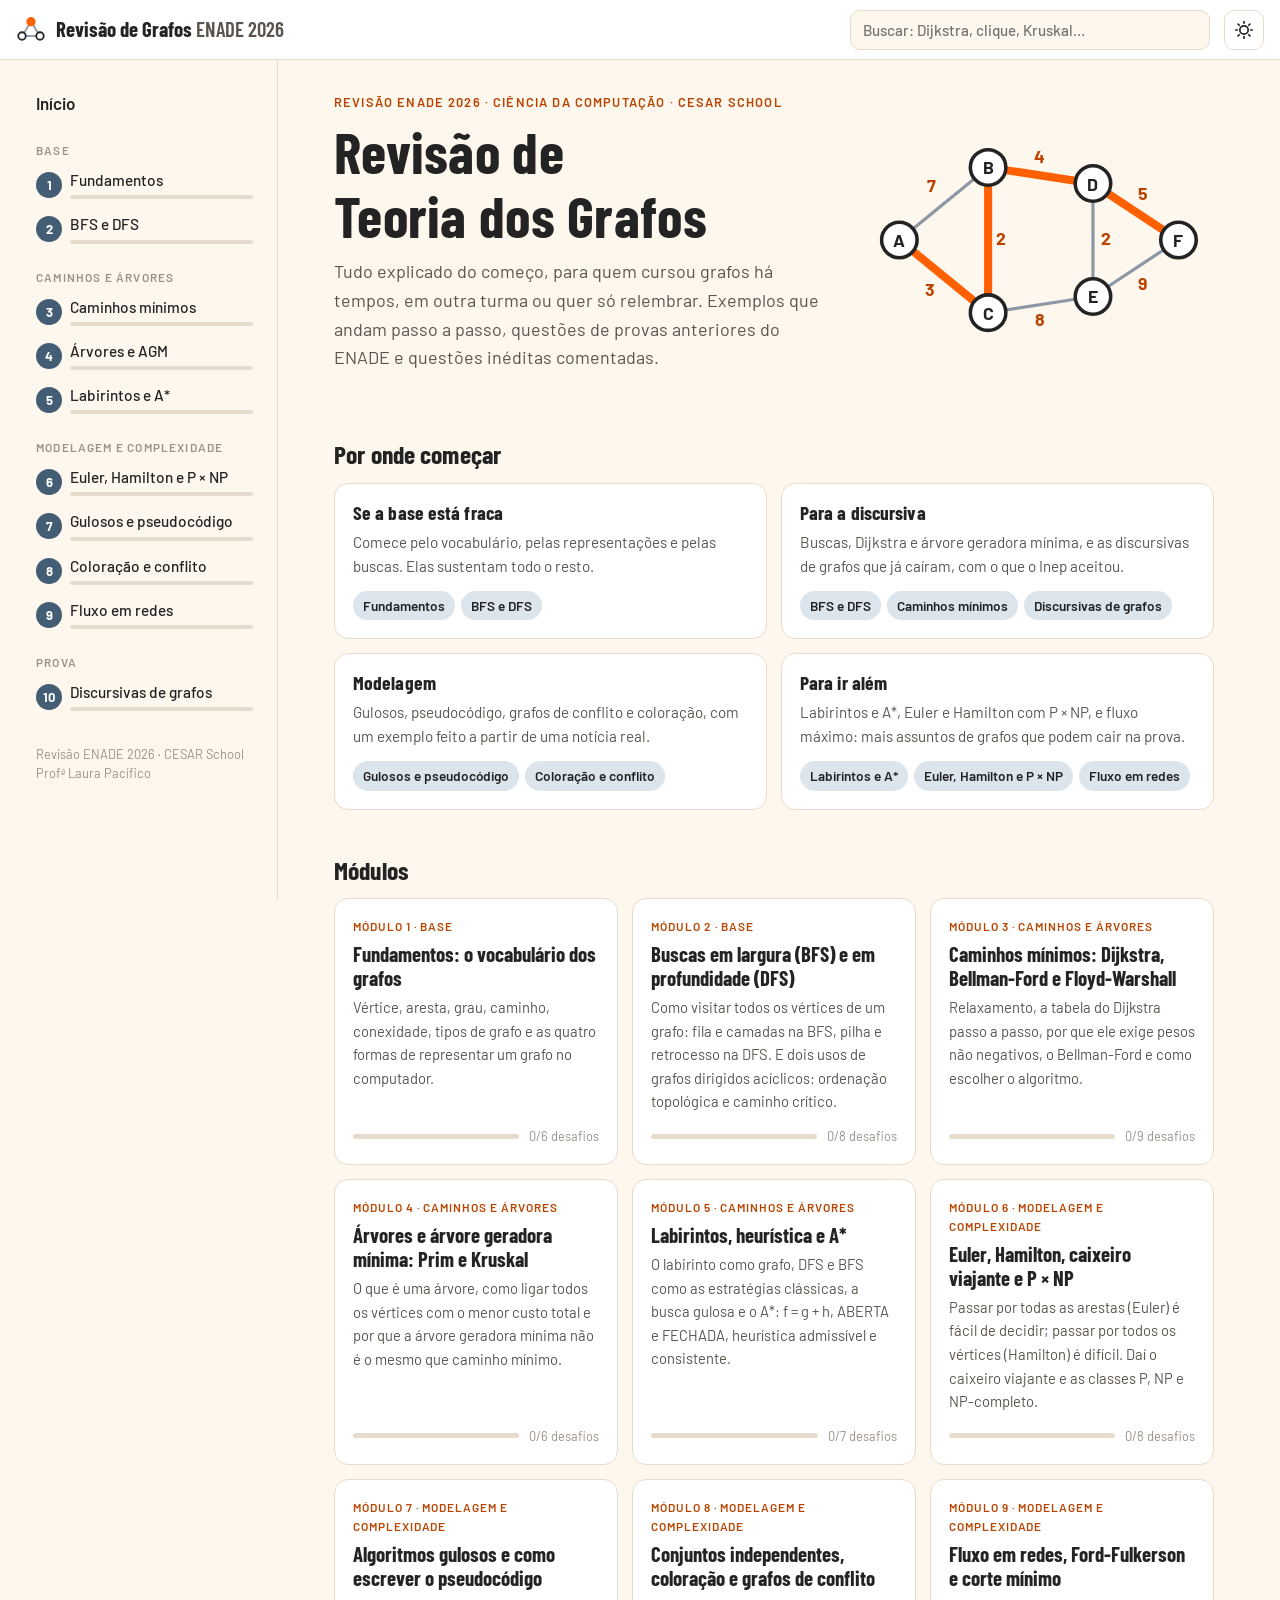
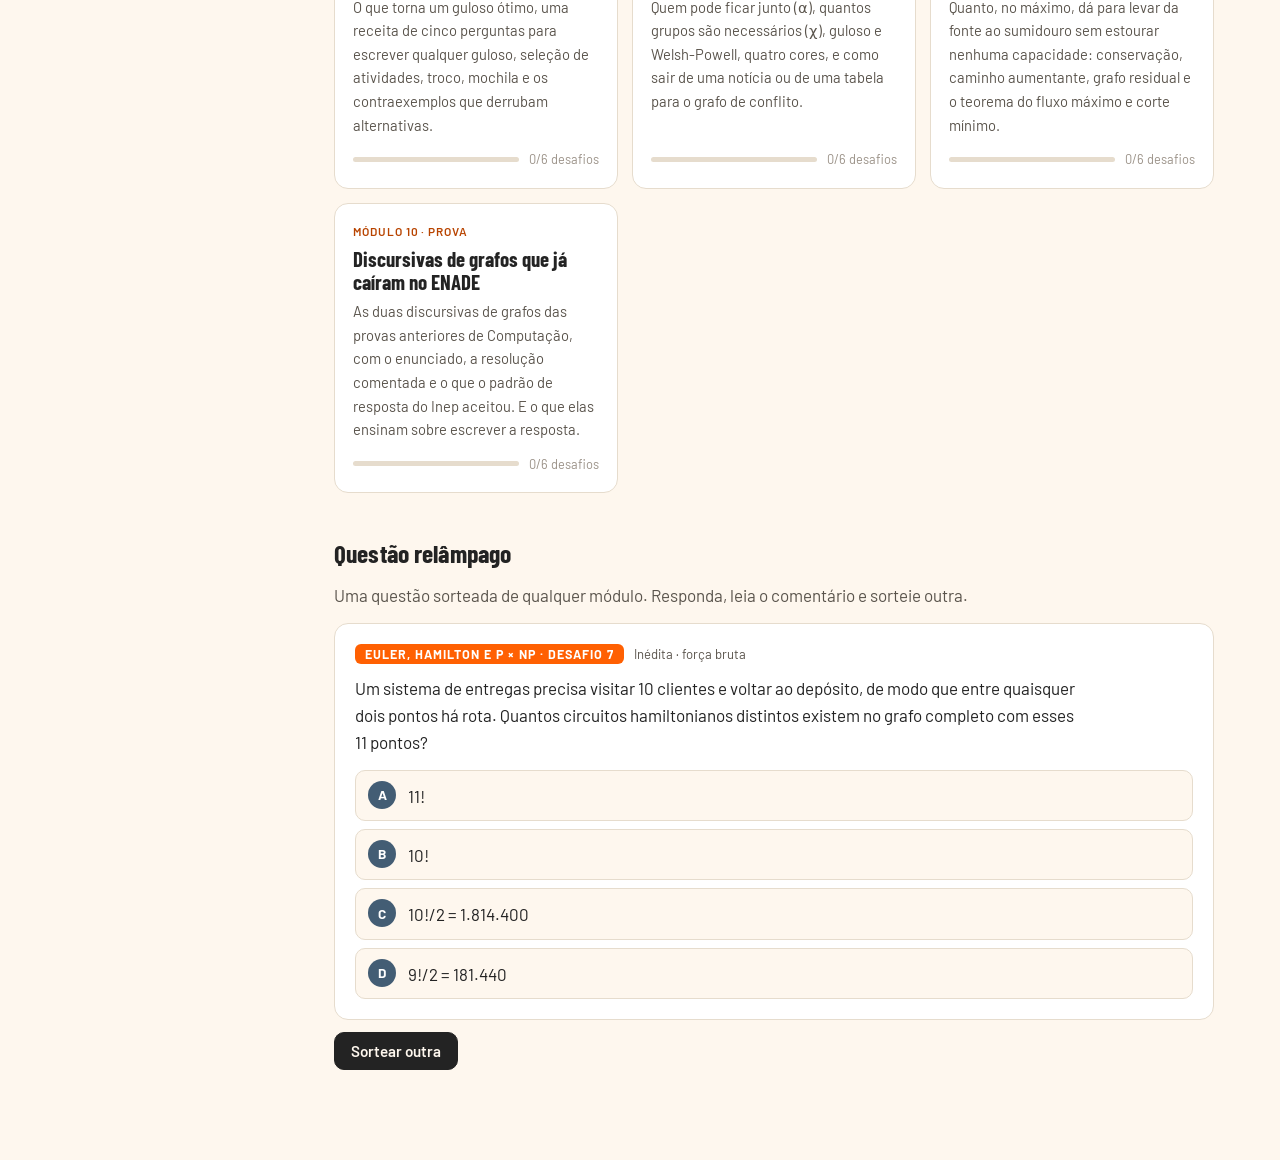
==== index.html @ 8070b624 "Add files via upload" ====
<!DOCTYPE html>
<html lang="pt-BR">
<head>
<meta charset="utf-8">
<meta name="viewport" content="width=device-width, initial-scale=1, viewport-fit=cover">
<title>Revisão de Teoria dos Grafos · ENADE</title>
<meta name="claude:viewport-fit-sides" content="cover">
<meta name="description" content="Revisão de Teoria dos Grafos para o ENADE: conteúdo, exemplos passo a passo e questões de provas anteriores comentadas.">
<link rel="preconnect" href="https://fonts.googleapis.com">
<link rel="preconnect" href="https://fonts.gstatic.com" crossorigin>
<link rel="stylesheet" href="https://fonts.googleapis.com/css2?family=Barlow+Condensed:ital,wght@0,600;0,700;1,700&family=Barlow:ital,wght@0,400;0,500;0,600;0,700;1,400&family=JetBrains+Mono:wght@400;600&display=swap">
<link rel="stylesheet" href="css/estilo.css">
</head>
<body>
<a class="pular" href="#conteudo">Pular para o conteúdo</a>
<header class="topo">
  <button id="menu" class="topo-menu" type="button" aria-label="Abrir a lista de módulos">☰</button>
  <a class="marca" href="#inicio" aria-label="Revisão de Teoria dos Grafos, página inicial">
    <svg viewBox="0 0 40 40" aria-hidden="true"><line x1="8" y1="28" x2="20" y2="9"/><line x1="20" y1="9" x2="32" y2="28"/><line x1="8" y1="28" x2="32" y2="28"/><circle cx="8" cy="28" r="5"/><circle cx="20" cy="9" r="5" class="m-ac"/><circle cx="32" cy="28" r="5"/></svg>
    <span>Revisão de Grafos <em>ENADE 2026</em></span>
  </a>
  <div class="busca">
    <label for="busca" class="vis-oculto">Buscar no site</label>
    <input id="busca" type="search" placeholder="Buscar: Dijkstra, clique, Kruskal…" autocomplete="off">
    <div id="busca-res" class="busca-res" hidden></div>
  </div>
  <button id="tema" class="topo-tema" type="button" aria-label="Alternar tema claro ou escuro">
    <svg viewBox="0 0 24 24" aria-hidden="true"><circle cx="12" cy="12" r="5"/><path d="M12 2v2M12 20v2M2 12h2M20 12h2M4.9 4.9l1.4 1.4M17.7 17.7l1.4 1.4M4.9 19.1l1.4-1.4M17.7 6.3l1.4-1.4"/></svg>
  </button>
</header>
<div class="casca">
  <aside id="lateral" class="lateral" aria-label="Módulos">
    <div class="lateral-topo"><span>Módulos</span><button id="fecha-menu" type="button" class="btn-link" aria-label="Fechar a lista de módulos">Fechar</button></div>
    <nav id="lateral-nav"></nav>
    <p class="lateral-rodape">Revisão ENADE 2026 · CESAR School<br>Profª Laura Pacífico</p>
  </aside>
  <main id="conteudo" class="principal" tabindex="-1"></main>
</div>
<script src="js/lib.js"></script>
<script src="js/grafos.js"></script>
<script>window.MODULOS = [];</script>
<script src="js/modulos/01-fundamentos.js"></script>
<script src="js/modulos/02-buscas.js"></script>
<script src="js/modulos/03-caminhos-minimos.js"></script>
<script src="js/modulos/04-arvores-agm.js"></script>
<script src="js/modulos/05-labirintos-astar.js"></script>
<script src="js/modulos/06-euler-hamilton.js"></script>
<script src="js/modulos/07-gulosos.js"></script>
<script src="js/modulos/08-coloracao.js"></script>
<script src="js/modulos/09-fluxo.js"></script>
<script src="js/modulos/10-discursiva.js"></script>
<script src="js/app.js"></script>
</body>
</html>
---- css/estilo.css ----
/* Revisão de Teoria dos Grafos — identidade da CESAR School (laranja, grafite, creme e azul-ardósia).
   Layout: barra lateral de módulos + coluna de leitura; cada módulo tem quatro abas. */
:root {
  --bg: #FEF7EE;
  --surface: #FFFFFF;
  --muted: #F4ECE1;
  --line: #E6DCCD;
  --ink: #232323;
  --ink-2: #5A544C;
  --ink-3: #9A9187;
  --accent: #FF6002;
  --accent-ink: #B84400;
  --accent-soft: #FFE5D4;
  --slate: #435D74;
  --slate-soft: #DCE4EC;
  --green: #2E7D32;
  --green-soft: #DCEEDD;
  --red: #C62828;
  --red-soft: #F8DEDE;
  --ochre: #8A6420;
  --ochre-soft: #F1E4C8;
  --code-bg: #232323;
  --code-ink: #FEF7EE;
  --g-node: #EEF1F4;
  --g-edge: #8C98A4;
  --peso: #B84400;
  --parede: #232323;
  --shadow: 0 1px 2px rgba(35, 35, 35, .06), 0 6px 18px rgba(35, 35, 35, .06);
  --f-display: "Barlow Condensed", "Arial Narrow", "Roboto Condensed", sans-serif;
  --f-body: "Barlow", "Segoe UI", system-ui, -apple-system, sans-serif;
  --f-mono: "JetBrains Mono", ui-monospace, "SFMono-Regular", Consolas, "Courier New", monospace;
  --topo-h: 60px;
}
@media (prefers-color-scheme: dark) {
  :root:not([data-theme="light"]) {
    --bg: #191715; --surface: #221F1C; --muted: #2A2622; --line: #3A342E; --ink: #F3ECE2; --ink-2: #BDB3A7; --ink-3: #847A70;
    --accent: #FF7A2E; --accent-ink: #FF9A5E; --accent-soft: #3E2716; --slate: #9CB4CA; --slate-soft: #26323D;
    --green: #74C47A; --green-soft: #1D3320; --red: #F07B7B; --red-soft: #3D2020; --ochre: #D9B060; --ochre-soft: #3A2F18;
    --code-bg: #111010; --code-ink: #F3ECE2; --g-node: #2C2924; --g-edge: #7C7368; --peso: #FF9A5E; --parede: #6E665D;
    --shadow: 0 1px 2px rgba(0, 0, 0, .3), 0 6px 18px rgba(0, 0, 0, .25);
    color-scheme: dark;
  }
}
:root[data-theme="dark"] {
  --bg: #191715; --surface: #221F1C; --muted: #2A2622; --line: #3A342E; --ink: #F3ECE2; --ink-2: #BDB3A7; --ink-3: #847A70;
  --accent: #FF7A2E; --accent-ink: #FF9A5E; --accent-soft: #3E2716; --slate: #9CB4CA; --slate-soft: #26323D;
  --green: #74C47A; --green-soft: #1D3320; --red: #F07B7B; --red-soft: #3D2020; --ochre: #D9B060; --ochre-soft: #3A2F18;
  --code-bg: #111010; --code-ink: #F3ECE2; --g-node: #2C2924; --g-edge: #7C7368; --peso: #FF9A5E; --parede: #6E665D;
  --shadow: 0 1px 2px rgba(0, 0, 0, .3), 0 6px 18px rgba(0, 0, 0, .25);
  color-scheme: dark;
}

* { box-sizing: border-box; }
html { scroll-padding-top: calc(var(--topo-h) + 16px); }
body {
  margin: 0; background: var(--bg); color: var(--ink);
  font-family: var(--f-body); font-size: 17px; line-height: 1.6;
  -webkit-font-smoothing: antialiased;
}
body::before { content: ""; position: fixed; inset: 0 0 auto; height: env(safe-area-inset-top, 0px); z-index: 30; background: var(--surface); }
a { color: var(--accent-ink); text-underline-offset: 2px; }
:focus-visible { outline: 3px solid var(--accent); outline-offset: 2px; border-radius: 4px; }
.vis-oculto { position: absolute; width: 1px; height: 1px; overflow: hidden; clip: rect(0 0 0 0); white-space: nowrap; }
.pular { position: absolute; left: -999px; top: 8px; background: var(--ink); color: var(--bg); padding: 8px 12px; border-radius: 6px; z-index: 50; }
.pular:focus { left: 12px; }
h1, h2, h3 { font-family: var(--f-display); font-weight: 700; line-height: 1.12; text-wrap: balance; margin: 0; letter-spacing: .005em; }
h1 { font-size: clamp(2.1rem, 4.4vw, 2.9rem); }
h2 { font-size: 1.6rem; }
h3 { font-size: 1.22rem; }
p { margin: 0 0 .8em; }
.olho { font: 600 .8rem/1.3 var(--f-body); letter-spacing: .09em; text-transform: uppercase; color: var(--accent-ink); margin: 0 0 .5rem; }
.lead { font-size: 1.12rem; color: var(--ink-2); max-width: 62ch; margin-top: .6rem; }
.ok { color: var(--green); }
.nok { color: var(--red); }

/* ------------------------------------------------------------------- topo --- */
.topo {
  position: sticky; top: env(safe-area-inset-top, 0px); z-index: 20; height: var(--topo-h);
  display: flex; align-items: center; gap: 14px;
  padding-left: max(16px, env(safe-area-inset-left, 0px)); padding-right: max(16px, env(safe-area-inset-right, 0px));
  background: var(--surface); border-bottom: 1px solid var(--line);
}
.marca { display: flex; align-items: center; gap: 10px; text-decoration: none; color: var(--ink); flex: none; }
.marca svg { width: 30px; height: 30px; }
.marca svg line { stroke: var(--g-edge); stroke-width: 2.4; }
.marca svg circle { fill: var(--surface); stroke: var(--ink); stroke-width: 2.4; }
.marca svg circle.m-ac { fill: var(--accent); stroke: var(--accent); }
.marca span { font: 700 1.3rem/1 var(--f-display); }
.marca em { font-style: normal; color: var(--ink-2); font-weight: 600; }
.topo-menu, .topo-tema {
  flex: none; width: 40px; height: 40px; border-radius: 10px; border: 1px solid var(--line);
  background: var(--surface); color: var(--ink); cursor: pointer; font-size: 1.1rem; display: grid; place-items: center;
}
.topo-menu { display: none; }
.topo-tema svg { width: 20px; height: 20px; fill: none; stroke: var(--ink); stroke-width: 2; stroke-linecap: round; }
.busca { position: relative; margin-left: auto; width: min(360px, 40vw); }
.busca input {
  width: 100%; height: 40px; border-radius: 10px; border: 1px solid var(--line); background: var(--bg);
  color: var(--ink); padding: 0 12px; font: 500 .95rem var(--f-body);
}
.busca-res {
  position: absolute; right: 0; top: 46px; width: min(460px, calc(100vw - 32px)); max-height: 70vh; overflow: auto;
  background: var(--surface); border: 1px solid var(--line); border-radius: 12px; box-shadow: var(--shadow); padding: 6px;
}
.busca-item { display: grid; gap: 1px; padding: 9px 10px; border-radius: 8px; text-decoration: none; color: var(--ink); }
.busca-item:hover, .busca-item:focus-visible { background: var(--muted); }
.busca-mod { font-size: .72rem; text-transform: uppercase; letter-spacing: .07em; color: var(--accent-ink); font-weight: 600; }
.busca-tit { font-weight: 600; }
.busca-trecho { font-size: .86rem; color: var(--ink-2); }
.busca-vazio { padding: 10px; color: var(--ink-2); margin: 0; }

/* ----------------------------------------------------------------- casca --- */
.casca { display: grid; grid-template-columns: 268px minmax(0, 1fr); max-width: 1260px; margin: 0 auto; }
.lateral {
  position: sticky; top: calc(var(--topo-h) + env(safe-area-inset-top, 0px)); align-self: start;
  height: calc(100vh - var(--topo-h)); overflow-y: auto; padding: 22px 14px 22px 16px; border-right: 1px solid var(--line);
}
.lateral-topo { display: none; }
.lat-inicio { display: block; padding: 8px 10px; border-radius: 8px; text-decoration: none; color: var(--ink); font-weight: 600; }
.lat-grupo { margin: 18px 10px 6px; font: 600 .74rem var(--f-body); letter-spacing: .1em; text-transform: uppercase; color: var(--ink-3); }
.lat-mod {
  display: grid; grid-template-columns: 26px 1fr; grid-template-rows: auto 4px; column-gap: 8px; row-gap: 5px;
  padding: 8px 10px; border-radius: 9px; text-decoration: none; color: var(--ink); line-height: 1.25;
}
.lat-mod:hover, .lat-inicio:hover { background: var(--muted); }
.lat-mod.ativo { background: var(--accent-soft); }
.lat-num {
  grid-row: 1 / 3; width: 26px; height: 26px; border-radius: 50%; display: grid; place-items: center;
  font: 700 .82rem var(--f-body); background: var(--slate); color: var(--surface); align-self: center;
}
.lat-mod.ativo .lat-num { background: var(--accent); color: #fff; }
.lat-tit { font-weight: 500; font-size: .96rem; }
.lat-prog { display: block; height: 4px; border-radius: 4px; background: var(--line); overflow: hidden; }
.lat-prog i { display: block; height: 100%; width: 0; background: var(--green); border-radius: 4px; }
.lateral-rodape { margin: 26px 10px 0; font-size: .8rem; color: var(--ink-3); line-height: 1.45; }

.principal { min-width: 0; padding-block: 34px 90px; padding-left: max(16px, env(safe-area-inset-left, 0px)); padding-right: max(16px, env(safe-area-inset-right, 0px)); }
.principal > * { max-width: 880px; margin-left: auto; margin-right: auto; }
.principal:focus { outline: none; }

/* ------------------------------------------------------------------ início --- */
.hero { display: grid; grid-template-columns: minmax(0, 1.4fr) minmax(0, 1fr); gap: 28px; align-items: center; padding-bottom: 8px; }
.hero h1 { font-size: clamp(2.5rem, 6vw, 3.6rem); }
.hero-fig svg { width: 100%; height: auto; display: block; }
.h-ar line { stroke: var(--g-edge); stroke-width: 2; }
.h-cam line { stroke: var(--accent); stroke-width: 5; stroke-linecap: round; }
.h-pe text { font: 700 11px var(--f-body); fill: var(--peso); text-anchor: middle; }
.h-no circle { fill: var(--surface); stroke: var(--ink); stroke-width: 2.2; }
.h-ro text { font: 700 11px var(--f-body); fill: var(--ink); text-anchor: middle; dominant-baseline: central; }
.bloco { margin-top: 46px; }
.bloco > h2 { margin-bottom: 14px; }
.sub { color: var(--ink-2); }
.trilhas { display: grid; grid-template-columns: repeat(3, minmax(0, 1fr)); gap: 14px; }
.trilha { background: var(--surface); border: 1px solid var(--line); border-radius: 14px; padding: 18px; display: flex; flex-direction: column; }
.trilha h3 { margin-bottom: 6px; }
.trilha p { color: var(--ink-2); font-size: .95rem; flex: 1; }
.trilha-links { display: flex; flex-wrap: wrap; gap: 6px; }
.trilha-links a { font-size: .85rem; font-weight: 600; text-decoration: none; padding: 4px 10px; border-radius: 99px; background: var(--slate-soft); color: var(--ink); }
.cards { display: grid; grid-template-columns: repeat(auto-fill, minmax(240px, 1fr)); gap: 14px; }
.card-mod {
  display: flex; flex-direction: column; gap: 6px; padding: 18px; border-radius: 14px; background: var(--surface);
  border: 1px solid var(--line); text-decoration: none; color: var(--ink); transition: transform .15s, border-color .15s;
}
.card-mod:hover { transform: translateY(-2px); border-color: var(--accent); }
.card-olho { font-size: .74rem; letter-spacing: .08em; text-transform: uppercase; color: var(--accent-ink); font-weight: 600; }
.card-tit { font: 700 1.3rem/1.15 var(--f-display); }
.card-txt { font-size: .92rem; color: var(--ink-2); flex: 1; }
.card-rodape { display: flex; align-items: center; gap: 10px; font-size: .8rem; color: var(--ink-3); margin-top: 6px; }
.card-barra { flex: 1; height: 5px; background: var(--line); border-radius: 5px; overflow: hidden; }
.card-barra i { display: block; height: 100%; background: var(--green); }
.relampago .btn { margin-top: 12px; }

/* ------------------------------------------------------------------ módulo --- */
.mod-cab { padding-bottom: 6px; }
.abas { display: flex; gap: 4px; margin-top: 22px; border-bottom: 1px solid var(--line); overflow-x: auto; }
.aba {
  padding: 10px 14px; text-decoration: none; color: var(--ink-2); font-weight: 600; white-space: nowrap;
  border-bottom: 3px solid transparent; margin-bottom: -1px; display: flex; gap: 8px; align-items: center;
}
.aba:hover { color: var(--ink); }
.aba.ativa { color: var(--ink); border-bottom-color: var(--accent); }
.aba-n { font-size: .74rem; background: var(--muted); padding: 1px 7px; border-radius: 99px; color: var(--ink-2); }
.mod-corpo { margin-top: 26px; }
.sumario { display: flex; flex-wrap: wrap; gap: 6px; margin-bottom: 8px; }
.sumario a { font-size: .86rem; padding: 4px 11px; border-radius: 99px; border: 1px solid var(--line); text-decoration: none; color: var(--ink-2); background: var(--surface); }
.sumario a:hover { border-color: var(--accent); color: var(--ink); }
.topico, .exemplo, .atividade { margin-top: 38px; }
.topico > h2, .exemplo > h2, .atividade > h2 { margin-bottom: 12px; }
.prosa { max-width: 70ch; }
.prosa ul, .prosa ol { padding-left: 1.3em; margin: 0 0 .9em; }
.prosa li { margin: .25em 0; }
.prosa strong, .prosa b { font-weight: 600; }
.depois { margin-top: 14px; }
.passos { counter-reset: p; list-style: none; padding-left: 0 !important; }
.passos li { counter-increment: p; position: relative; padding-left: 38px; margin: .55em 0; }
.passos li::before {
  content: counter(p); position: absolute; left: 0; top: .05em; width: 26px; height: 26px; border-radius: 50%;
  background: var(--accent); color: #fff; font: 700 .85rem/26px var(--f-body); text-align: center;
}
.formula { display: flex; flex-direction: column; align-items: center; gap: 4px; margin: 1em 0; padding: 14px; border-radius: 12px; background: var(--muted); }
.formula span { font: 700 1.5rem var(--f-display); letter-spacing: .02em; }
.formula small { color: var(--ink-2); font-size: .85rem; }
.caixa { margin: 1.1em 0; padding: 14px 16px 6px; border-radius: 12px; background: var(--muted); }
.caixa-tit { font: 700 .78rem var(--f-body); letter-spacing: .09em; text-transform: uppercase; margin-bottom: 4px; }
.caixa-dica .caixa-tit { color: var(--slate); }
.caixa-armadilha { background: var(--red-soft); }
.caixa-armadilha .caixa-tit { color: var(--red); }
.caixa-nota { background: var(--accent-soft); }
.caixa-nota .caixa-tit { color: var(--accent-ink); }
.codigo { margin: 1em 0; border-radius: 12px; background: var(--code-bg); color: var(--code-ink); overflow: hidden; }
.codigo figcaption { font: 600 .8rem var(--f-mono); padding: 10px 16px 0; color: var(--accent); letter-spacing: .02em; }
.codigo pre { margin: 0; padding: 10px 16px 14px; overflow-x: auto; font: 400 .88rem/1.65 var(--f-mono); }
.codigo em { font-style: normal; color: var(--accent); }
code { font-family: var(--f-mono); font-size: .9em; }
.prosa code { background: var(--muted); padding: 1px 5px; border-radius: 5px; }
.tabela-wrap { overflow-x: auto; margin: .9em 0; max-width: 100%; }
table { border-collapse: collapse; width: 100%; font-size: .93rem; font-variant-numeric: tabular-nums; background: var(--surface); }
th { background: var(--ink); color: var(--bg); text-align: left; font-weight: 600; padding: 8px 10px; white-space: nowrap; }
td { padding: 7px 10px; border-bottom: 1px solid var(--line); vertical-align: top; }
tr.dest td { background: var(--accent-soft); }
.proximo { margin-top: 40px; padding-top: 18px; border-top: 1px solid var(--line); color: var(--ink-2); }
.mod-nav { display: flex; justify-content: space-between; gap: 12px; margin-top: 48px; padding-top: 18px; border-top: 1px solid var(--line); }
.mod-nav a { font-weight: 600; text-decoration: none; }

/* ------------------------------------------------------------------- botões --- */
.btn, .btn-sec {
  font: 600 .95rem var(--f-body); border-radius: 10px; padding: 9px 16px; cursor: pointer; border: 1px solid var(--ink);
}
.btn { background: var(--ink); color: var(--bg); }
.btn:hover:not(:disabled) { background: var(--accent); border-color: var(--accent); color: #fff; }
.btn-sec { background: var(--surface); color: var(--ink); border-color: var(--line); }
.btn-sec:hover:not(:disabled) { border-color: var(--ink); }
.btn:disabled, .btn-sec:disabled { opacity: .4; cursor: not-allowed; }
.btn-link { background: none; border: 0; padding: 4px 2px; color: var(--accent-ink); font: 600 .9rem var(--f-body); cursor: pointer; text-decoration: underline; text-underline-offset: 2px; }

/* --------------------------------------------------------- múltipla escolha --- */
.desafios-topo { display: flex; flex-wrap: wrap; justify-content: space-between; align-items: center; gap: 10px; padding: 12px 16px; border-radius: 12px; background: var(--muted); }
.desafios-topo p { margin: 0; }
.desafio { margin-top: 22px; }
.mcq { background: var(--surface); border: 1px solid var(--line); border-radius: 14px; padding: 20px; }
.mcq-cab { display: flex; flex-wrap: wrap; gap: 10px; align-items: center; margin-bottom: 10px; }
.mcq-num { font: 700 .78rem var(--f-body); letter-spacing: .08em; text-transform: uppercase; background: var(--accent); color: #fff; padding: 3px 10px; border-radius: 6px; }
.mcq-fonte { font-size: .82rem; color: var(--ink-2); }
.mcq-enun { max-width: 72ch; }
.mcq-enun .enun-afirm { margin: .4em 0 .8em; padding-left: 0; list-style: none; }
.mcq-enun .enun-afirm li { margin: .35em 0; }
.mcq-enun .porque { font-weight: 700; text-align: center; margin: .5em 0; letter-spacing: .06em; }
.mcq-enun .grafo, .mcq-enun .tempo { max-width: 460px; }
.mcq-opts { display: grid; gap: 8px; margin-top: 14px; }
.opt {
  display: grid; grid-template-columns: 30px 1fr; gap: 10px; align-items: start; text-align: left; width: 100%;
  padding: 10px 12px; border-radius: 10px; border: 1px solid var(--line); background: var(--bg); color: var(--ink);
  font: inherit; cursor: pointer;
}
.opt:hover:not(:disabled) { border-color: var(--slate); }
.opt:disabled { cursor: default; }
.opt-l { width: 28px; height: 28px; border-radius: 50%; background: var(--slate); color: var(--surface); display: grid; place-items: center; font-weight: 700; font-size: .85rem; }
.opt-t { padding-top: 2px; }
.opt.certa { border-color: var(--green); background: var(--green-soft); }
.opt.certa .opt-l { background: var(--green); color: #fff; }
.opt.errada { border-color: var(--red); background: var(--red-soft); }
.opt.errada .opt-l { background: var(--red); color: #fff; }
.mcq-fb { margin-top: 14px; padding: 14px 16px; border-radius: 12px; }
.mcq-fb.ok { background: var(--green-soft); }
.mcq-fb.nok { background: var(--red-soft); }
.mcq-fb strong { display: block; margin-bottom: 4px; }
.mcq-fb p { margin: .5em 0 0; }
.mcq-fb .btn-link { margin-top: 8px; }

/* -------------------------------------------------------------- atividades --- */
.ativ-perg { font-weight: 500; }
.classif { display: grid; gap: 10px; }
.classif-item { background: var(--surface); border: 1px solid var(--line); border-radius: 12px; padding: 12px 14px; display: grid; gap: 8px; }
.classif-b { display: flex; flex-wrap: wrap; gap: 6px; }
.chip { font: 600 .86rem var(--f-body); padding: 6px 12px; border-radius: 99px; border: 1px solid var(--line); background: var(--bg); color: var(--ink); cursor: pointer; }
.chip:hover:not(:disabled) { border-color: var(--slate); }
.chip:disabled { cursor: default; opacity: .75; }
.chip.certa { background: var(--green); border-color: var(--green); color: #fff; opacity: 1; }
.chip.errada { background: var(--red); border-color: var(--red); color: #fff; opacity: 1; }
.classif-fb { font-size: .93rem; color: var(--ink-2); }
.placar { margin-top: 12px; font-weight: 600; color: var(--ink-2); }
.check { list-style: none; padding: 0; display: grid; gap: 8px; }
.check li { display: flex; gap: 10px; align-items: flex-start; background: var(--surface); border: 1px solid var(--line); border-radius: 10px; padding: 10px 12px; }
.check input { width: 20px; height: 20px; margin-top: 3px; accent-color: var(--green); flex: none; }
.qa { background: var(--surface); border: 1px solid var(--line); border-radius: 12px; padding: 14px 16px; margin-bottom: 10px; }
.qa-q { margin-bottom: 8px; }
.qa-n { display: inline-grid; place-items: center; width: 24px; height: 24px; border-radius: 50%; background: var(--slate); color: var(--surface); font-size: .8rem; font-weight: 700; margin-right: 8px; }
.qa-r { margin-top: 10px; padding: 12px 14px; border-radius: 10px; background: var(--muted); }
.qa-r p:last-child { margin-bottom: 0; }

/* ------------------------------------------------------------ passo a passo --- */
.ex-area, .ativ-area { margin-top: 14px; }
.stepper { background: var(--surface); border: 1px solid var(--line); border-radius: 14px; padding: 16px; }
.st-corpo { display: grid; grid-template-columns: minmax(0, 1.25fr) minmax(0, 1fr); gap: 16px; align-items: start; }
.st-corpo.sozinha { grid-template-columns: minmax(0, 1fr); }
.st-fig { min-width: 0; }
.st-lado { min-width: 0; }
.st-lado .tabela-wrap { margin-top: 0; }
.st-tab { font-size: .85rem; }
.st-tab th { padding: 6px 8px; }
.st-tab td { padding: 5px 8px; }
.st-seq { display: grid; gap: 4px; margin-top: 10px; }
.st-seq-t { font-size: .74rem; text-transform: uppercase; letter-spacing: .08em; color: var(--ink-3); font-weight: 600; }
.st-seq-v { display: flex; flex-wrap: wrap; gap: 5px; }
.tok { font: 600 .85rem var(--f-mono); padding: 2px 8px; border-radius: 6px; background: var(--slate-soft); }
.vazio { color: var(--ink-3); font-size: .85rem; }
.st-barra { height: 4px; background: var(--line); border-radius: 4px; margin: 14px 0 10px; overflow: hidden; }
.st-prog { height: 100%; background: var(--accent); width: 0; transition: width .2s; }
.st-texto { min-height: 3.2em; }
.st-ctrl { display: flex; flex-wrap: wrap; align-items: center; gap: 10px; margin-top: 10px; }
.st-cont { font-size: .86rem; color: var(--ink-2); font-variant-numeric: tabular-nums; }
.lab { background: var(--surface); border: 1px solid var(--line); border-radius: 14px; padding: 16px; }
.lab-2 { display: grid; grid-template-columns: minmax(0, 1fr) minmax(0, 1fr); gap: 18px; align-items: start; }
.lab-fig { max-width: 520px; }
.lab-status { margin: 10px 0 0; font-weight: 500; }
.lab-bots { display: flex; flex-wrap: wrap; gap: 8px; margin-top: 12px; }
.lab-res { margin-top: 12px; }
.lab-res p { margin: .3em 0; }
.lab-res .leg { color: var(--ink-3); font-size: .85rem; }
.lab-campos { display: grid; grid-template-columns: repeat(auto-fill, minmax(110px, 1fr)); gap: 8px; }
.lab-campos.larg { grid-template-columns: repeat(auto-fill, minmax(180px, 1fr)); }
.lab-campos label { display: grid; gap: 3px; font-size: .82rem; font-weight: 600; color: var(--ink-2); }
.lab-campos input { height: 38px; border-radius: 8px; border: 1px solid var(--line); background: var(--bg); color: var(--ink); padding: 0 10px; font: 500 .95rem var(--f-body); width: 100%; }

/* ------------------------------------------------------------- grafo (SVG) --- */
.grafo, .tempo { width: 100%; height: auto; display: block; }
.grafo .aresta { stroke: var(--g-edge); stroke-width: .8; }
.grafo .aresta.arvore { stroke: var(--accent); stroke-width: 1.9; }
.grafo .aresta.caminho { stroke: var(--accent); stroke-width: 2.3; }
.grafo .aresta.atual { stroke: var(--slate); stroke-width: 1.9; }
.grafo .aresta.rej { stroke: var(--red); stroke-width: 1.1; stroke-dasharray: 2 1.4; }
.grafo .aresta.leve { stroke: var(--line); }
.grafo .seta { fill: var(--g-edge); }
.grafo .seta.arvore, .grafo .seta.caminho { fill: var(--accent); }
.grafo .seta.atual { fill: var(--slate); }
.grafo .seta.rej { fill: var(--red); }
.grafo .peso { font: 700 3.9px var(--f-body); fill: var(--peso); paint-order: stroke; stroke: var(--surface); stroke-width: 1.5px; stroke-linejoin: round; }
.grafo .peso.rej { fill: var(--red); }
.grafo .no circle { fill: var(--g-node); stroke: var(--ink-2); stroke-width: .8; }
.grafo .no-rot { font: 700 3.9px var(--f-body); fill: var(--ink); }
.grafo .no-peso { font: 600 3.1px var(--f-body); fill: var(--accent-ink); }
.grafo .no-sub { font: 600 3.1px var(--f-body); fill: var(--ink-2); paint-order: stroke; stroke: var(--surface); stroke-width: 1.2px; }
.grafo .no.fila circle { fill: var(--slate-soft); stroke: var(--slate); }
.grafo .no.fechado circle { fill: var(--accent-soft); stroke: var(--accent); stroke-width: 1.1; }
.grafo .no.atual circle { stroke: var(--ink); stroke-width: 1.9; }
.grafo .no.sel circle { fill: var(--accent-soft); stroke: var(--accent); stroke-width: 1.5; }
.grafo .no.rej circle { fill: var(--muted); stroke: var(--line); }
.grafo .no.rej .no-rot, .grafo .no.rej .no-peso { fill: var(--ink-3); }
.grafo .no.c1 circle { fill: var(--accent-soft); stroke: var(--accent); stroke-width: 1.4; }
.grafo .no.c2 circle { fill: var(--slate-soft); stroke: var(--slate); stroke-width: 1.4; }
.grafo .no.c3 circle { fill: var(--green-soft); stroke: var(--green); stroke-width: 1.4; }
.grafo .no.c4 circle { fill: var(--ochre-soft); stroke: var(--ochre); stroke-width: 1.4; }
.grafo .no.c1.atual circle, .grafo .no.c2.atual circle, .grafo .no.c3.atual circle, .grafo .no.c4.atual circle { stroke-width: 2.2; }
.lab .grafo .no { cursor: pointer; }
.tempo .grade { stroke: var(--line); stroke-width: .25; }
.tempo .grade.fina { stroke-width: .12; }
.tempo .eixo { font: 600 2.6px var(--f-body); fill: var(--ink-2); }
.tempo .barra { fill: var(--g-node); stroke: var(--ink-2); stroke-width: .25; }
.tempo .barra.sel { fill: var(--accent); stroke: var(--accent); }
.tempo .barra.ok { fill: var(--green); stroke: var(--green); }
.tempo .barra.rej { fill: var(--muted); stroke: var(--line); }
.tempo .barra.atual { stroke: var(--ink); stroke-width: .7; }
.tempo .barra-rot { font: 700 2.8px var(--f-body); fill: var(--ink); }
.tempo .barra-rot.sel, .tempo .barra-rot.ok { fill: #fff; }
.tempo .barra-rot.rej { fill: var(--ink-3); }
.tempo .barra-nome { font: 500 2.7px var(--f-body); fill: var(--ink-2); }
.tempo .barra-nome.rej { fill: var(--ink-3); }
.fig-estatica { background: var(--surface); border: 1px solid var(--line); border-radius: 14px; padding: 12px; margin: 1em 0; max-width: 560px; }

/* ---------------------------------------------------------------- responsivo --- */
@media (max-width: 980px) {
  .casca { grid-template-columns: minmax(0, 1fr); }
  .topo-menu { display: grid; }
  .lateral {
    position: fixed; z-index: 40; top: 0; left: 0; bottom: 0; height: auto; width: min(300px, 86vw);
    background: var(--surface); transform: translateX(-102%); transition: transform .2s; box-shadow: var(--shadow);
    padding-top: calc(18px + env(safe-area-inset-top, 0px)); padding-left: max(16px, env(safe-area-inset-left, 0px));
  }
  body.menu-aberto .lateral { transform: none; }
  body.menu-aberto::after { content: ""; position: fixed; inset: 0; background: rgba(0, 0, 0, .35); z-index: 35; }
  .lateral-topo { display: flex; justify-content: space-between; align-items: center; padding: 0 10px 8px; font-weight: 700; }
  .hero { grid-template-columns: minmax(0, 1fr); }
  .hero-fig { max-width: 360px; }
  .trilhas { grid-template-columns: minmax(0, 1fr); }
  .st-corpo, .lab-2 { grid-template-columns: minmax(0, 1fr); }
}
@media (max-width: 560px) {
  body { font-size: 16px; }
  .grafo .no-rot, .grafo .peso { font-size: 4.5px; }
  .grafo .no-rot.longo { font-size: 3.4px; }
  .grafo .no-sub, .grafo .no-peso { font-size: 3.5px; }
  .marca em { display: none; }
  .busca { width: auto; flex: 1; }
  .principal { padding-block: 24px 70px; }
  .mcq, .stepper, .lab { padding: 14px; }
}
@media (prefers-reduced-motion: reduce) {
  * { transition: none !important; scroll-behavior: auto !important; }
}

/* ------------------------------------------------------ peças dos módulos --- */
.trilhas { grid-template-columns: repeat(2, minmax(0, 1fr)); }
.mod-enade { display: inline-flex; flex-wrap: wrap; align-items: center; gap: 8px; margin: 12px 0 0; font-size: .9rem; color: var(--ink-2); }
.mod-enade span { font: 700 .72rem var(--f-body); letter-spacing: .08em; text-transform: uppercase; color: var(--surface); background: var(--slate); padding: 2px 8px; border-radius: 6px; }
.classif-t { font-weight: 500; }
.grafo { margin-inline: auto; }
.grafo .no-rot.longo { font-size: 3.1px; }
.grafo .aresta.satur { stroke: var(--slate); stroke-width: 1.6; }
.grafo .seta.satur { fill: var(--slate); }
.grafo .seta.leve { fill: var(--line); }
.grafo .peso.leve { fill: var(--ink-3); }
.lab-fig.larga { max-width: 680px; }
.lab-bots .btn-sec.ativo { background: var(--ink); color: var(--bg); border-color: var(--ink); }
.st-figbox { width: 100%; }
.st-corpo.sozinha .tabela-wrap { margin-bottom: 0; }
.leg-lab { font-size: .86rem; color: var(--ink-2); margin: 10px 0 0; }
.lab-det { margin-top: 12px; }
.lab-det summary { cursor: pointer; font-weight: 600; color: var(--accent-ink); }
.repr-grade { display: grid; grid-template-columns: repeat(auto-fit, minmax(220px, 1fr)); gap: 14px; margin-top: 14px; }
.repr h3 { font-size: 1.05rem; margin-bottom: 4px; }
.repr .tabela-wrap { margin: 0; }
.figs-lado { display: flex; flex-wrap: wrap; gap: 12px; align-items: center; }
.figs-lado .fig-estatica { flex: 1 1 200px; margin: .4em 0; }
.grade-txt { font: 600 1.05rem/1.35 var(--f-mono); letter-spacing: .35em; background: var(--muted); border-radius: 12px; padding: 12px 16px; display: inline-block; margin: .4em 0 1em; }
.p8-linha { display: flex; flex-wrap: wrap; gap: 18px; margin: .5em 0 1em; }
.p8 { margin: 0; text-align: center; }
.p8 table { width: auto; border-collapse: collapse; margin: 0 auto; background: var(--surface); }
.p8 td { width: 2.1em; height: 2.1em; text-align: center; vertical-align: middle; border: 1.5px solid var(--ink-2); font: 700 1rem var(--f-mono); padding: 0; }
.p8 td.v { background: var(--muted); }
.p8 figcaption { font: 600 .85rem var(--f-body); color: var(--ink-2); margin-top: 4px; }
.tab-dij td, .tab-dij th { text-align: center; white-space: nowrap; }
.resp-parte { border-left: 4px solid var(--accent); background: var(--surface); border-radius: 0 12px 12px 0; padding: 10px 14px 4px; margin: 12px 0; }
.resp-tit { font: 700 .78rem var(--f-body); letter-spacing: .08em; text-transform: uppercase; color: var(--accent-ink); margin-bottom: 4px; }
.resp-montada .resp-parte:last-child { border-left-color: var(--slate); background: var(--slate-soft); }
.resp-montada .tabela-wrap { margin: .5em 0; }

/* labirinto em grade */
.labirinto { width: 100%; height: auto; display: block; margin-inline: auto; }
.labirinto .cel { stroke: var(--surface); stroke-width: .6; }
.labirinto .cel.parede { fill: var(--parede); }
.labirinto .cel.livre { fill: var(--g-node); }
.labirinto .cel.exp { fill: var(--slate-soft); }
.labirinto .cel.aberta { fill: var(--g-node); stroke: var(--slate); stroke-width: 1.1; }
.labirinto .cel.exp.aberta { fill: var(--slate-soft); }
.labirinto .cel.cam { fill: var(--accent); }
.labirinto .cel.atual { stroke: var(--ink); stroke-width: 1.4; }
.labirinto .cel-t { font: 700 3.6px var(--f-body); fill: var(--ink); pointer-events: none; }
.labirinto .cel-t.st { font-size: 4.4px; }
.labirinto .cel-t.cam { fill: #fff; }
@media (max-width: 980px) {
  .trilhas { grid-template-columns: minmax(0, 1fr); }
}
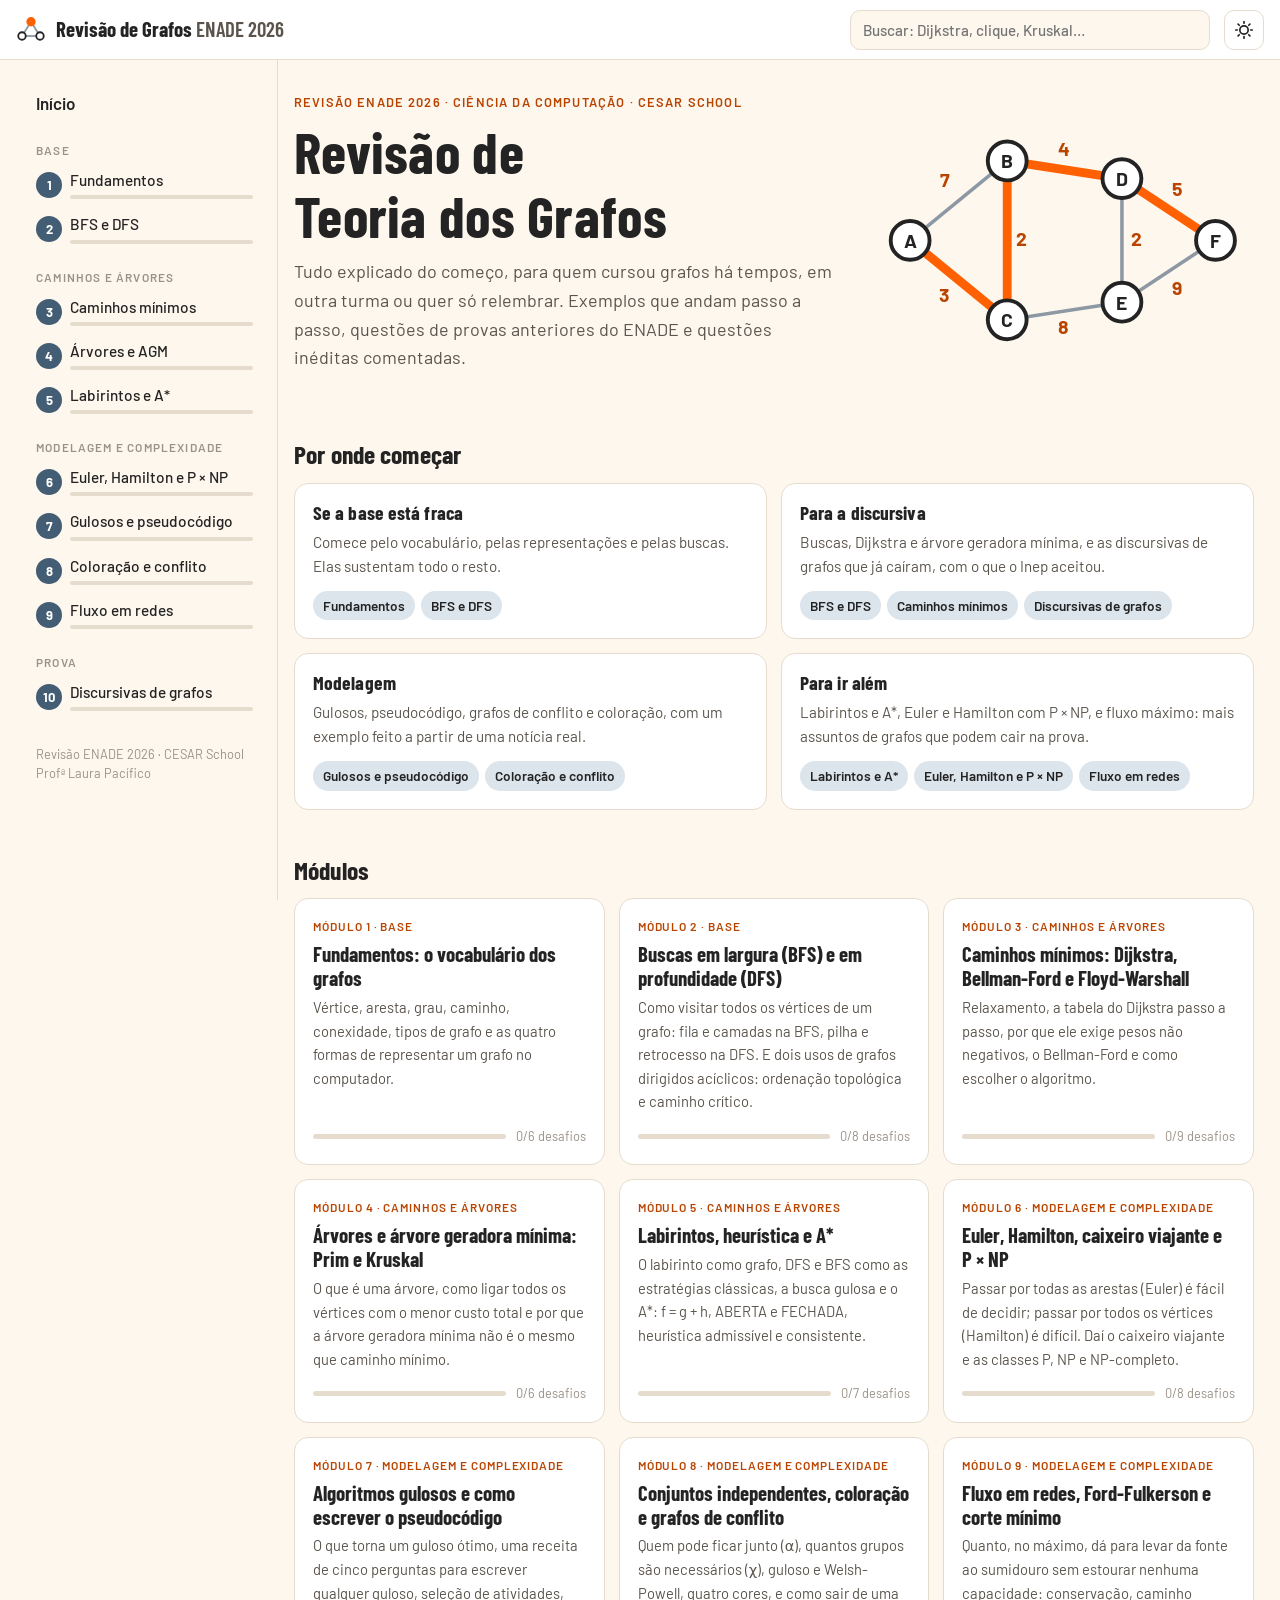
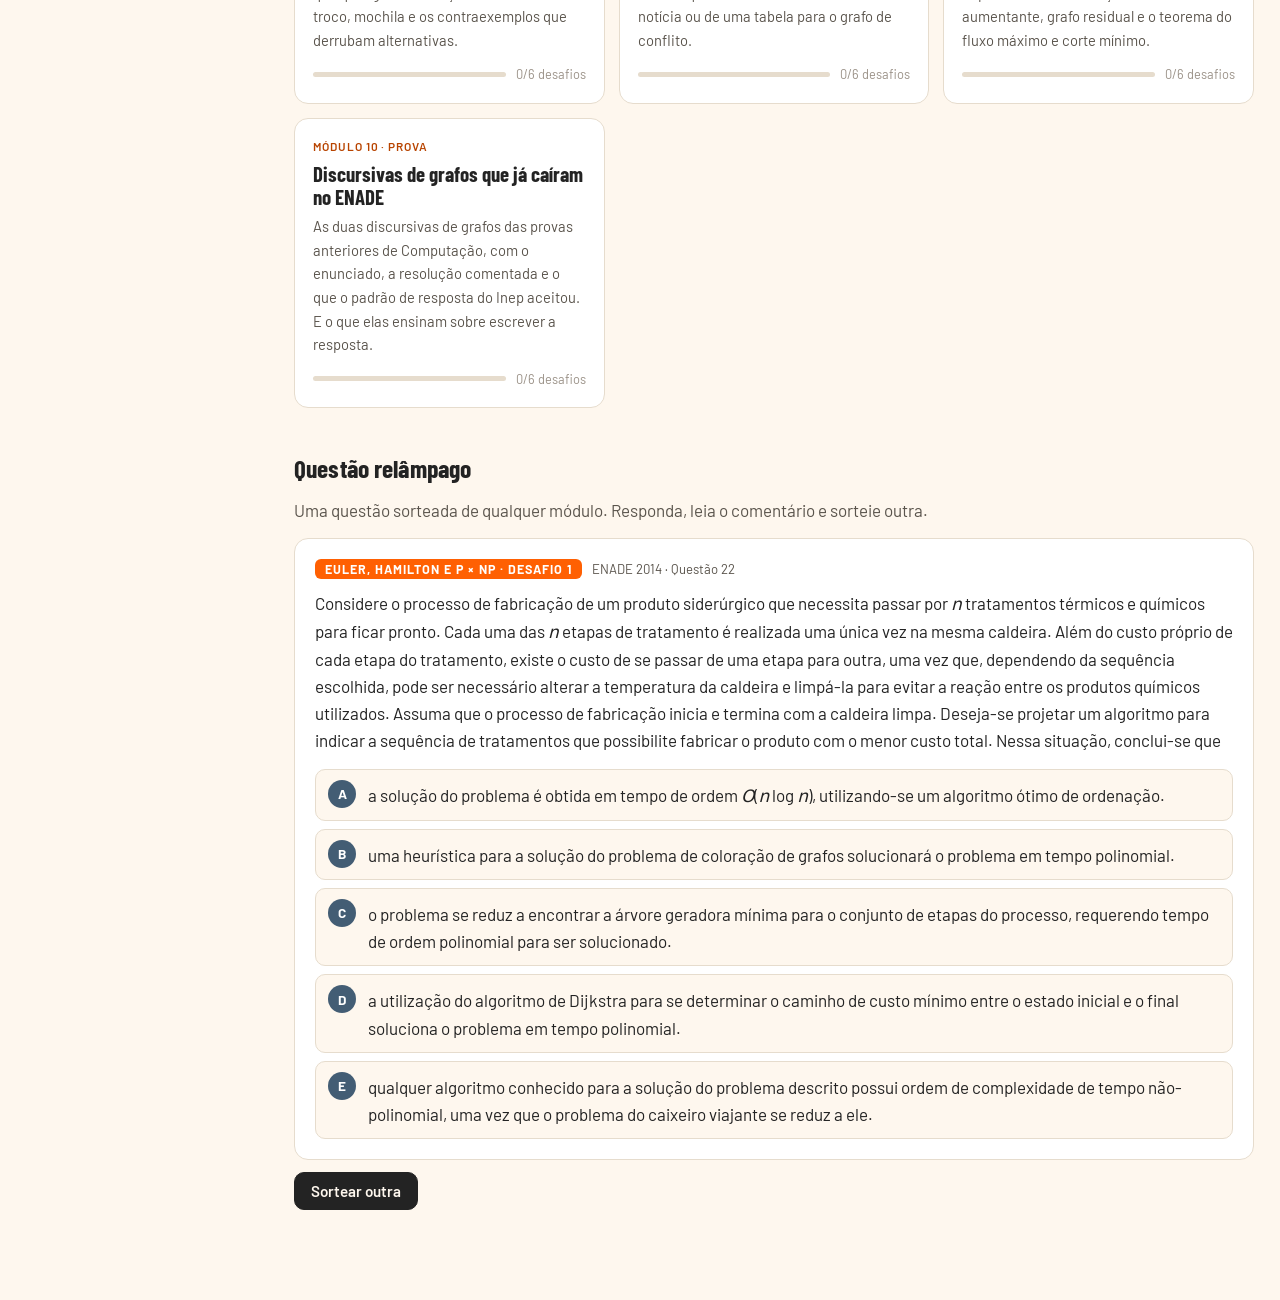
==== commit 3bcf77e4: "Versão nos links de css e js para o navegador não usar cópia antiga Co-Authored-By: Claude Opus 5.5 " ====
--- a/index.html
+++ b/index.html
@@ -9,7 +9,7 @@
 <link rel="preconnect" href="https://fonts.googleapis.com">
 <link rel="preconnect" href="https://fonts.gstatic.com" crossorigin>
 <link rel="stylesheet" href="https://fonts.googleapis.com/css2?family=Barlow+Condensed:ital,wght@0,600;0,700;1,700&family=Barlow:ital,wght@0,400;0,500;0,600;0,700;1,400&family=JetBrains+Mono:wght@400;600&display=swap">
-<link rel="stylesheet" href="css/estilo.css">
+<link rel="stylesheet" href="css/estilo.css?v=2">
 </head>
 <body>
 <a class="pular" href="#conteudo">Pular para o conteúdo</a>
@@ -36,19 +36,19 @@
   </aside>
   <main id="conteudo" class="principal" tabindex="-1"></main>
 </div>
-<script src="js/lib.js"></script>
-<script src="js/grafos.js"></script>
+<script src="js/lib.js?v=2"></script>
+<script src="js/grafos.js?v=2"></script>
 <script>window.MODULOS = [];</script>
-<script src="js/modulos/01-fundamentos.js"></script>
-<script src="js/modulos/02-buscas.js"></script>
-<script src="js/modulos/03-caminhos-minimos.js"></script>
-<script src="js/modulos/04-arvores-agm.js"></script>
-<script src="js/modulos/05-labirintos-astar.js"></script>
-<script src="js/modulos/06-euler-hamilton.js"></script>
-<script src="js/modulos/07-gulosos.js"></script>
-<script src="js/modulos/08-coloracao.js"></script>
-<script src="js/modulos/09-fluxo.js"></script>
-<script src="js/modulos/10-discursiva.js"></script>
-<script src="js/app.js"></script>
+<script src="js/modulos/01-fundamentos.js?v=2"></script>
+<script src="js/modulos/02-buscas.js?v=2"></script>
+<script src="js/modulos/03-caminhos-minimos.js?v=2"></script>
+<script src="js/modulos/04-arvores-agm.js?v=2"></script>
+<script src="js/modulos/05-labirintos-astar.js?v=2"></script>
+<script src="js/modulos/06-euler-hamilton.js?v=2"></script>
+<script src="js/modulos/07-gulosos.js?v=2"></script>
+<script src="js/modulos/08-coloracao.js?v=2"></script>
+<script src="js/modulos/09-fluxo.js?v=2"></script>
+<script src="js/modulos/10-discursiva.js?v=2"></script>
+<script src="js/app.js?v=2"></script>
 </body>
 </html>
--- a/css/estilo.css
+++ b/css/estilo.css
@@ -450,3 +450,31 @@
 @media (max-width: 980px) {
   .trilhas { grid-template-columns: minmax(0, 1fr); }
 }
+
+/* ------------------------------------------------- coluna de leitura central --- */
+/* Uma única coluna centralizada: texto, tabelas, questões e abas com a mesma largura;
+   figuras centralizadas dentro dela. A página inicial usa uma coluna mais larga. */
+.principal > * { max-width: 720px; }
+.principal > .hero, .principal > .bloco { max-width: 980px; }
+.prosa, .mcq-enun, .mod-cab .lead { max-width: none; }
+.fig-estatica { margin-left: auto; margin-right: auto; }
+.lab-fig { margin-left: auto; margin-right: auto; }
+.figs-lado .fig-estatica { margin: .4em 0; }
+.formula { text-align: center; }
+
+/* pseudocódigo: sem faixa de fundo atrás de cada linha */
+.prosa pre code, .codigo code { background: none; padding: 0; border-radius: 0; }
+
+/* cabeçalho das tabelas no tema escuro: fundo ardósia, não creme */
+:root { --th-bg: #232323; --th-ink: #FEF7EE; }
+@media (prefers-color-scheme: dark) { :root:not([data-theme="light"]) { --th-bg: #2E3B47; --th-ink: #F3ECE2; } }
+:root[data-theme="dark"] { --th-bg: #2E3B47; --th-ink: #F3ECE2; }
+th { background: var(--th-bg); color: var(--th-ink); }
+
+/* passo a passo na coluna de 720px: figura e tabela em metades iguais; cabeçalho da tabela pode quebrar linha;
+   o desenho já limita a própria largura pelo tamanho do grafo */
+.st-corpo { grid-template-columns: minmax(0, 1fr) minmax(0, 1fr); }
+.st-tab th { white-space: normal; vertical-align: bottom; }
+/* rótulos embaixo do último vértice (d = 3, por exemplo) não são cortados na borda do desenho */
+.grafo { overflow: visible; }
+.st-fig { padding-bottom: 6px; }
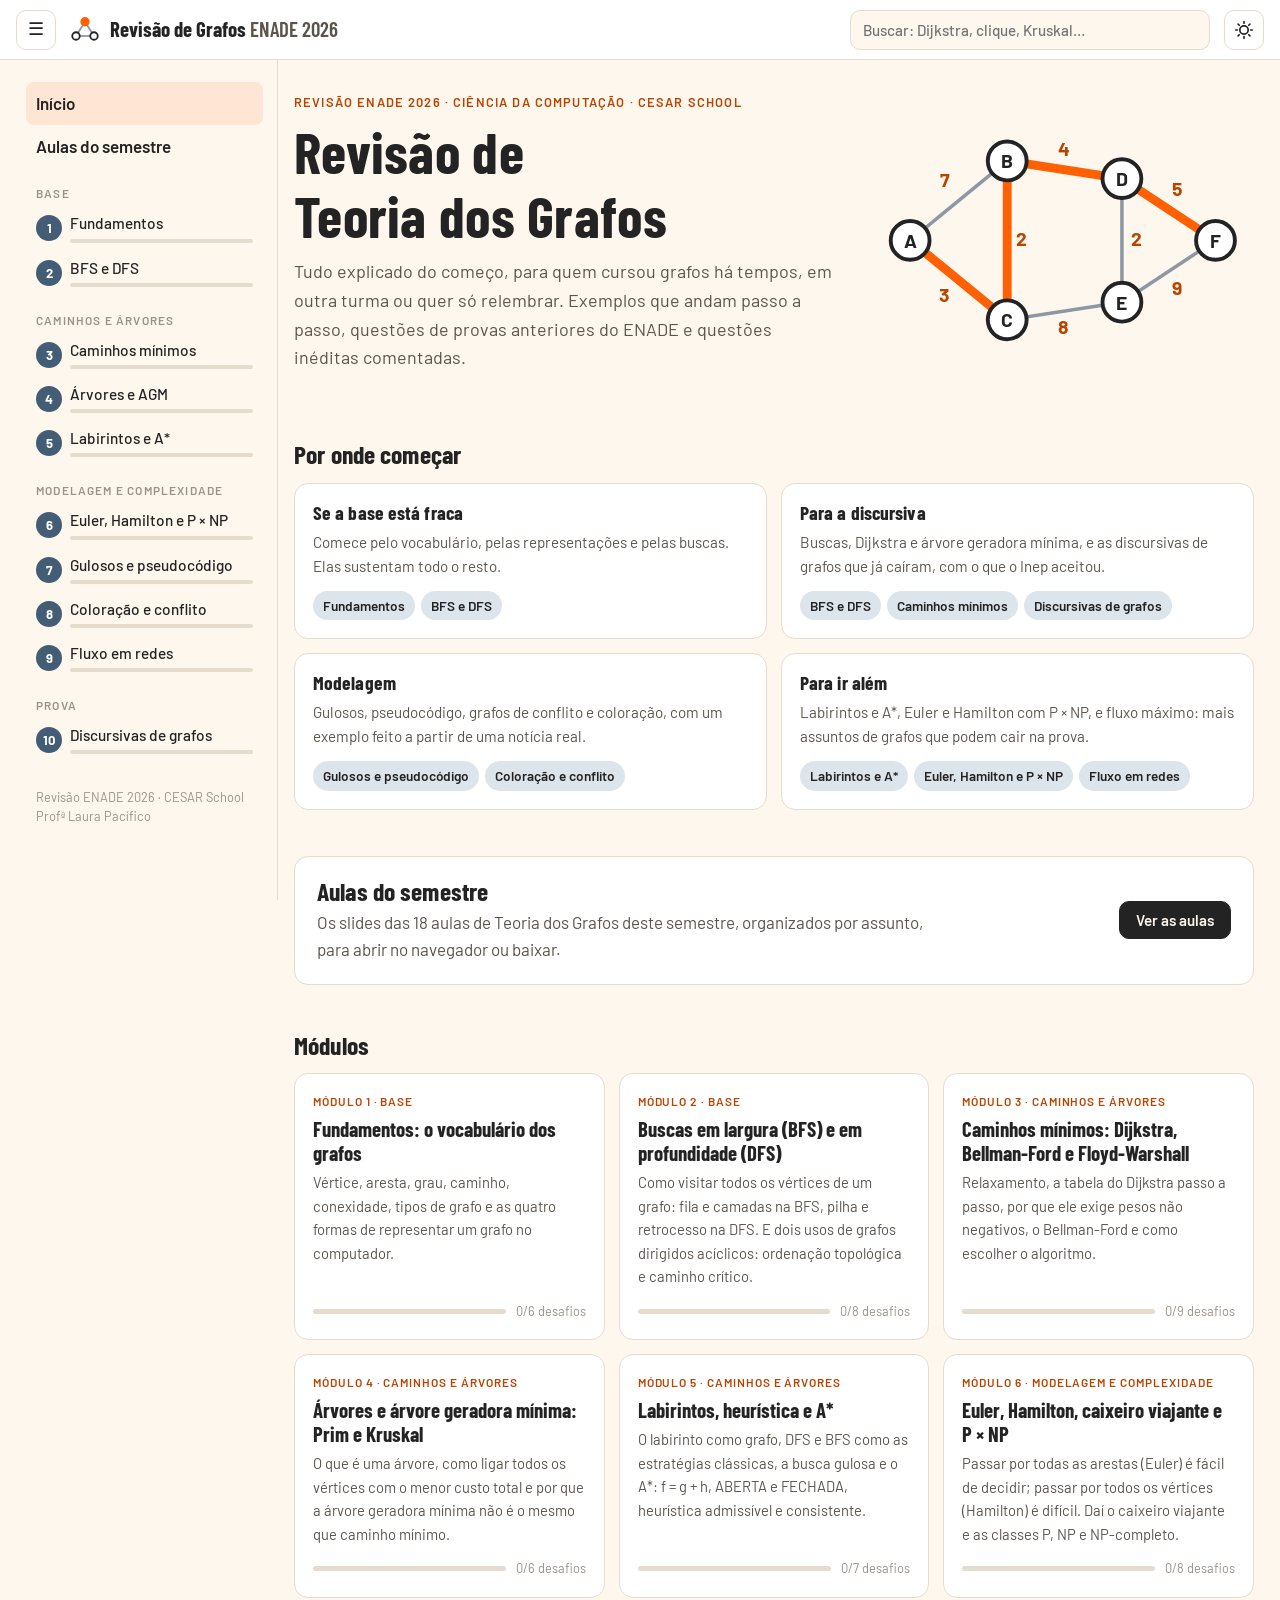
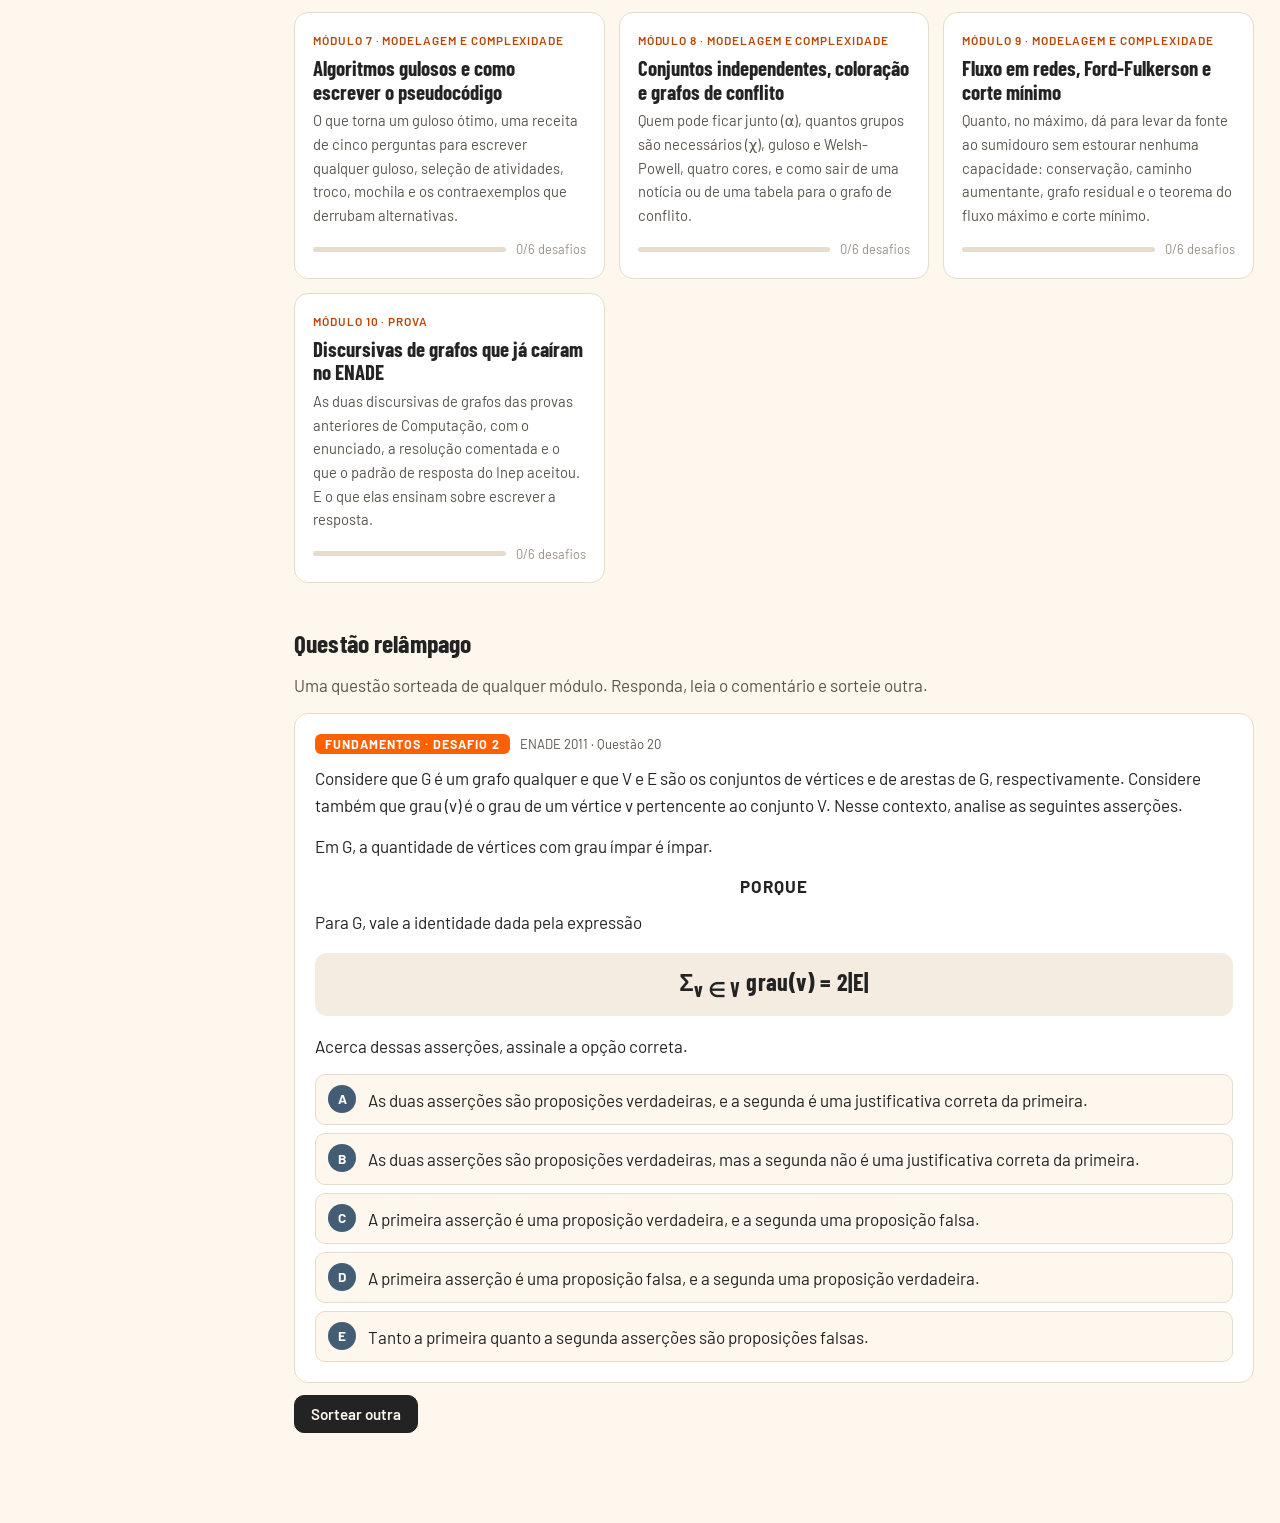
==== commit 89fae6f0: "Barra lateral recolhível e página com as aulas do semestre - Botão ☰ recolhe e mostra a barra latera" ====
--- a/index.html
+++ b/index.html
@@ -9,7 +9,7 @@
 <link rel="preconnect" href="https://fonts.googleapis.com">
 <link rel="preconnect" href="https://fonts.gstatic.com" crossorigin>
 <link rel="stylesheet" href="https://fonts.googleapis.com/css2?family=Barlow+Condensed:ital,wght@0,600;0,700;1,700&family=Barlow:ital,wght@0,400;0,500;0,600;0,700;1,400&family=JetBrains+Mono:wght@400;600&display=swap">
-<link rel="stylesheet" href="css/estilo.css?v=2">
+<link rel="stylesheet" href="css/estilo.css?v=3">
 </head>
 <body>
 <a class="pular" href="#conteudo">Pular para o conteúdo</a>
@@ -36,19 +36,20 @@
   </aside>
   <main id="conteudo" class="principal" tabindex="-1"></main>
 </div>
-<script src="js/lib.js?v=2"></script>
-<script src="js/grafos.js?v=2"></script>
+<script src="js/lib.js?v=3"></script>
+<script src="js/grafos.js?v=3"></script>
 <script>window.MODULOS = [];</script>
-<script src="js/modulos/01-fundamentos.js?v=2"></script>
-<script src="js/modulos/02-buscas.js?v=2"></script>
-<script src="js/modulos/03-caminhos-minimos.js?v=2"></script>
-<script src="js/modulos/04-arvores-agm.js?v=2"></script>
-<script src="js/modulos/05-labirintos-astar.js?v=2"></script>
-<script src="js/modulos/06-euler-hamilton.js?v=2"></script>
-<script src="js/modulos/07-gulosos.js?v=2"></script>
-<script src="js/modulos/08-coloracao.js?v=2"></script>
-<script src="js/modulos/09-fluxo.js?v=2"></script>
-<script src="js/modulos/10-discursiva.js?v=2"></script>
-<script src="js/app.js?v=2"></script>
+<script src="js/modulos/01-fundamentos.js?v=3"></script>
+<script src="js/modulos/02-buscas.js?v=3"></script>
+<script src="js/modulos/03-caminhos-minimos.js?v=3"></script>
+<script src="js/modulos/04-arvores-agm.js?v=3"></script>
+<script src="js/modulos/05-labirintos-astar.js?v=3"></script>
+<script src="js/modulos/06-euler-hamilton.js?v=3"></script>
+<script src="js/modulos/07-gulosos.js?v=3"></script>
+<script src="js/modulos/08-coloracao.js?v=3"></script>
+<script src="js/modulos/09-fluxo.js?v=3"></script>
+<script src="js/modulos/10-discursiva.js?v=3"></script>
+<script src="js/aulas.js?v=3"></script>
+<script src="js/app.js?v=3"></script>
 </body>
 </html>
--- a/css/estilo.css
+++ b/css/estilo.css
@@ -478,3 +478,40 @@
 /* rótulos embaixo do último vértice (d = 3, por exemplo) não são cortados na borda do desenho */
 .grafo { overflow: visible; }
 .st-fig { padding-bottom: 6px; }
+
+/* ------------------------------------------------- barra lateral recolhível --- */
+@media (min-width: 981px) {
+  .topo-menu { display: grid; }
+  .casca { transition: grid-template-columns .2s ease; }
+  body.lat-recolhida .casca { grid-template-columns: 0 minmax(0, 1fr); }
+  body.lat-recolhida .lateral { visibility: hidden; overflow: hidden; padding-left: 0; padding-right: 0; border-right-color: transparent; }
+}
+.lat-inicio.ativo { background: var(--accent-soft); }
+
+/* ------------------------------------------------------------ aulas do semestre --- */
+.bloco-aulas { display: flex; align-items: center; justify-content: space-between; gap: 16px 24px; flex-wrap: wrap;
+  padding: 20px 22px; border-radius: 14px; background: var(--surface); border: 1px solid var(--line); }
+.bloco-aulas h2 { margin: 0 0 4px; }
+.bloco-aulas .sub { margin: 0; max-width: 62ch; }
+.bloco-aulas .btn, .aula-acoes a { text-decoration: none; display: inline-block; }
+.aulas-tema { margin-top: 34px; }
+.aulas-tema > h2 { margin-bottom: 12px; }
+.aulas-lista { list-style: none; margin: 0; padding: 0; display: grid; gap: 10px; }
+.aula { display: grid; grid-template-columns: 46px minmax(0, 1fr) auto; gap: 14px; align-items: start;
+  padding: 14px 16px; background: var(--surface); border: 1px solid var(--line); border-radius: 12px; }
+.aula-n { width: 46px; height: 46px; border-radius: 10px; display: grid; place-items: center;
+  font: 700 1.2rem var(--f-display); background: var(--slate); color: var(--surface); }
+.aula-txt h3 { margin: 0 0 3px; font-size: 1.15rem; line-height: 1.25; }
+.aula-txt h3 a { color: var(--ink); text-decoration: none; }
+.aula-txt h3 a:hover { color: var(--accent-ink); text-decoration: underline; text-underline-offset: 3px; }
+.aula-txt p { margin: 0; color: var(--ink-2); font-size: .94rem; line-height: 1.5; }
+.aula-txt .aula-meta { margin-top: 6px; font-size: .82rem; color: var(--ink-3); display: flex; flex-wrap: wrap; align-items: center; gap: 4px 14px; }
+.aula-mod { font-weight: 600; color: var(--accent-ink); text-decoration: none; }
+.aula-mod:hover { text-decoration: underline; text-underline-offset: 2px; }
+.aula-acoes { display: flex; gap: 6px; align-self: center; }
+.aula-acoes a { padding: 7px 12px; font-size: .88rem; }
+@media (max-width: 560px) {
+  .aula { grid-template-columns: 40px minmax(0, 1fr); gap: 12px; padding: 12px; }
+  .aula-n { width: 40px; height: 40px; font-size: 1.05rem; }
+  .aula-acoes { grid-column: 2; }
+}
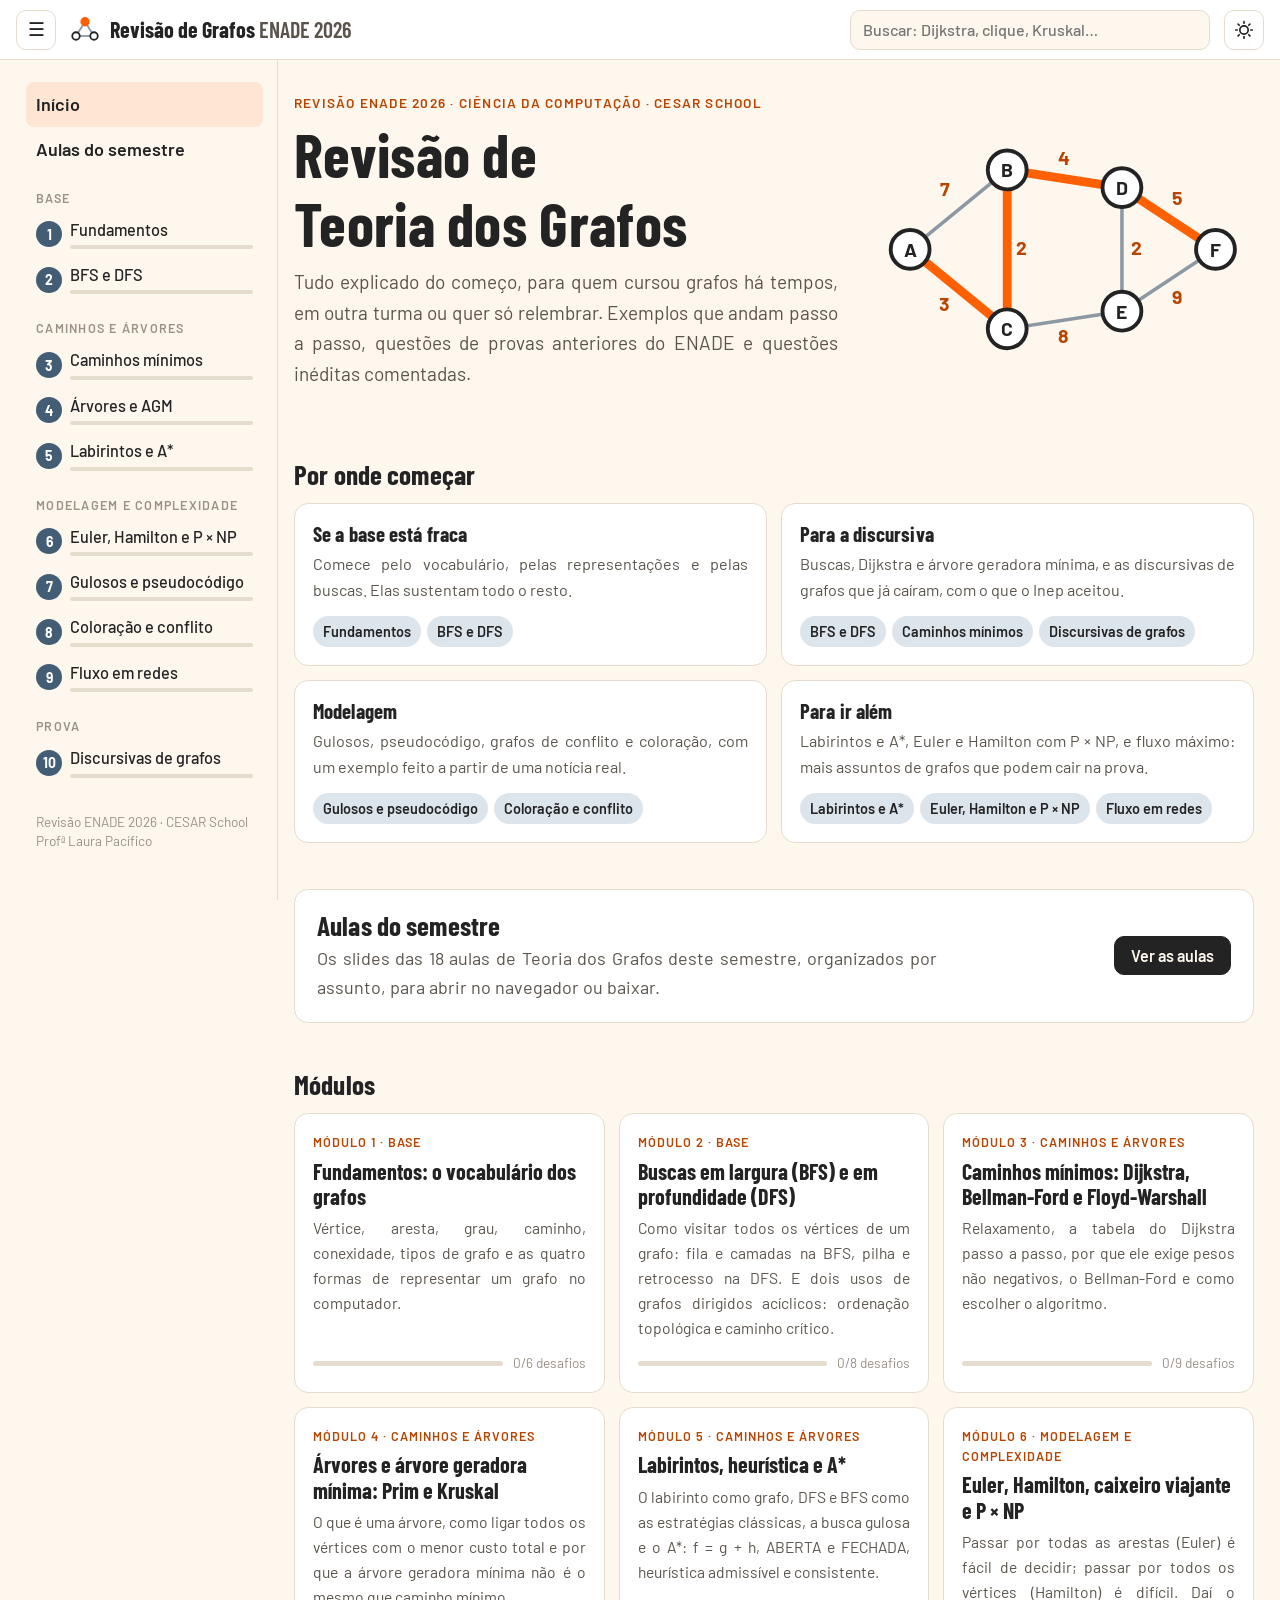
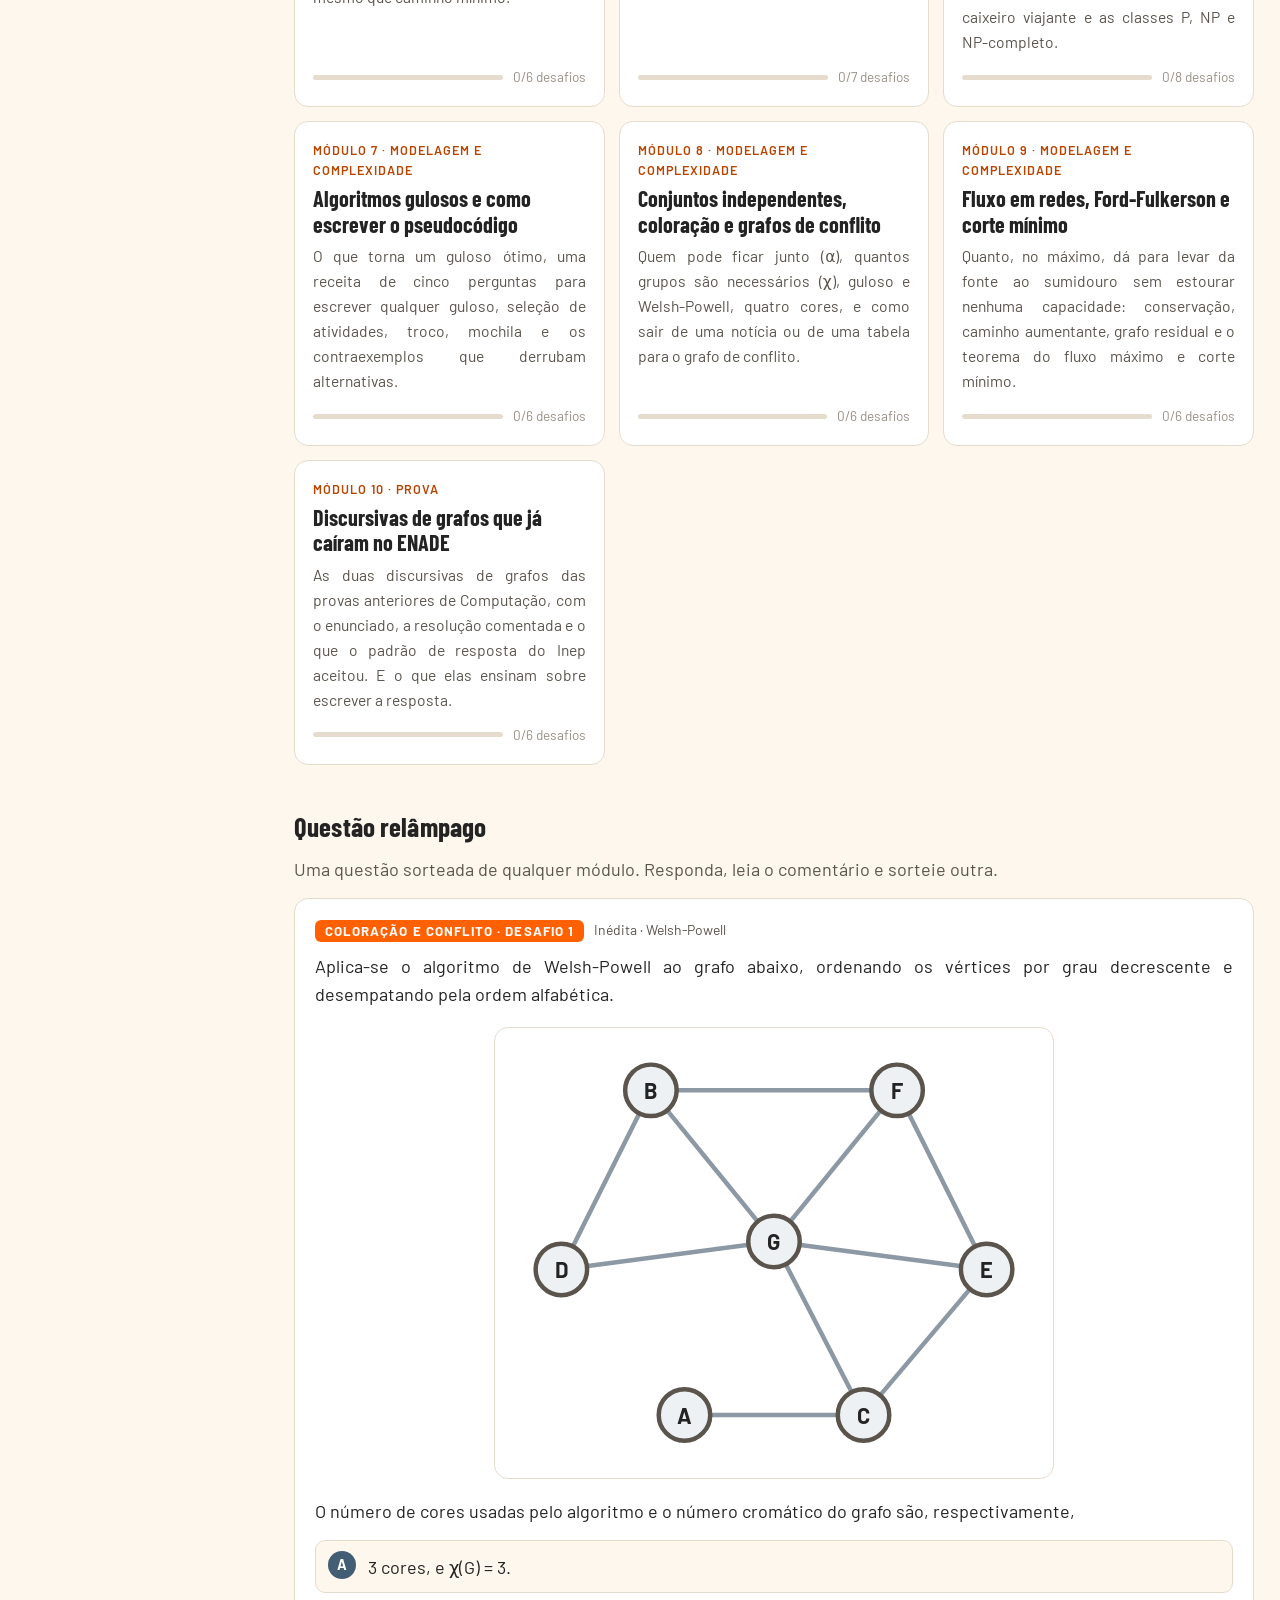
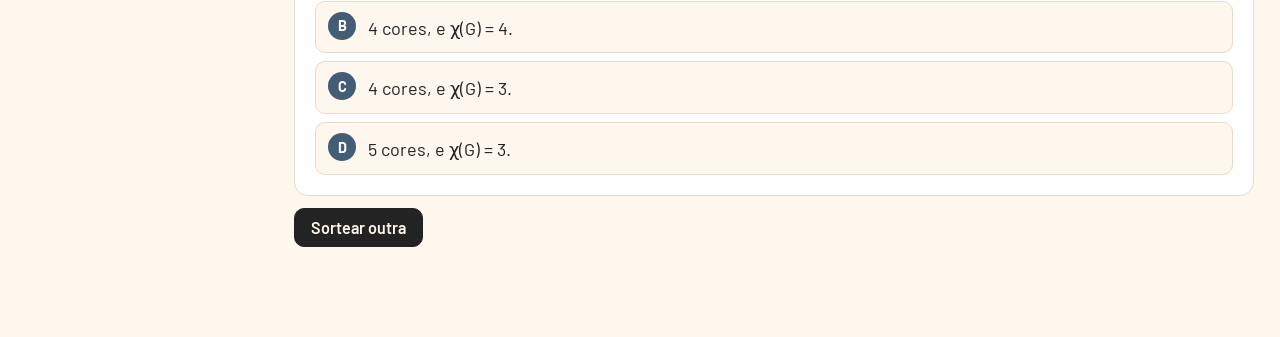
==== commit 1af823e5: "Texto justificado e fonte um pouco maior - Parágrafos, listas e textos das questões justificados, co" ====
--- a/index.html
+++ b/index.html
@@ -9,7 +9,7 @@
 <link rel="preconnect" href="https://fonts.googleapis.com">
 <link rel="preconnect" href="https://fonts.gstatic.com" crossorigin>
 <link rel="stylesheet" href="https://fonts.googleapis.com/css2?family=Barlow+Condensed:ital,wght@0,600;0,700;1,700&family=Barlow:ital,wght@0,400;0,500;0,600;0,700;1,400&family=JetBrains+Mono:wght@400;600&display=swap">
-<link rel="stylesheet" href="css/estilo.css?v=3">
+<link rel="stylesheet" href="css/estilo.css?v=4">
 </head>
 <body>
 <a class="pular" href="#conteudo">Pular para o conteúdo</a>
@@ -36,20 +36,20 @@
   </aside>
   <main id="conteudo" class="principal" tabindex="-1"></main>
 </div>
-<script src="js/lib.js?v=3"></script>
-<script src="js/grafos.js?v=3"></script>
+<script src="js/lib.js?v=4"></script>
+<script src="js/grafos.js?v=4"></script>
 <script>window.MODULOS = [];</script>
-<script src="js/modulos/01-fundamentos.js?v=3"></script>
-<script src="js/modulos/02-buscas.js?v=3"></script>
-<script src="js/modulos/03-caminhos-minimos.js?v=3"></script>
-<script src="js/modulos/04-arvores-agm.js?v=3"></script>
-<script src="js/modulos/05-labirintos-astar.js?v=3"></script>
-<script src="js/modulos/06-euler-hamilton.js?v=3"></script>
-<script src="js/modulos/07-gulosos.js?v=3"></script>
-<script src="js/modulos/08-coloracao.js?v=3"></script>
-<script src="js/modulos/09-fluxo.js?v=3"></script>
-<script src="js/modulos/10-discursiva.js?v=3"></script>
-<script src="js/aulas.js?v=3"></script>
-<script src="js/app.js?v=3"></script>
+<script src="js/modulos/01-fundamentos.js?v=4"></script>
+<script src="js/modulos/02-buscas.js?v=4"></script>
+<script src="js/modulos/03-caminhos-minimos.js?v=4"></script>
+<script src="js/modulos/04-arvores-agm.js?v=4"></script>
+<script src="js/modulos/05-labirintos-astar.js?v=4"></script>
+<script src="js/modulos/06-euler-hamilton.js?v=4"></script>
+<script src="js/modulos/07-gulosos.js?v=4"></script>
+<script src="js/modulos/08-coloracao.js?v=4"></script>
+<script src="js/modulos/09-fluxo.js?v=4"></script>
+<script src="js/modulos/10-discursiva.js?v=4"></script>
+<script src="js/aulas.js?v=4"></script>
+<script src="js/app.js?v=4"></script>
 </body>
 </html>
--- a/css/estilo.css
+++ b/css/estilo.css
@@ -515,3 +515,21 @@
   .aula-n { width: 40px; height: 40px; font-size: 1.05rem; }
   .aula-acoes { grid-column: 2; }
 }
+
+/* --------------------------------------------- texto justificado e fonte maior --- */
+/* Fonte um pouco maior em todo o site (os tamanhos em rem acompanham a raiz) e coluna um pouco mais larga
+   para manter o tamanho da linha. Parágrafos, listas e textos das questões ficam justificados, com hifenização. */
+html { font-size: 17px; }
+body { font-size: 18px; }
+.principal > * { max-width: 760px; }
+p, li, .card-txt, .opt-t, .st-texto, .qa-q, .qa-r, .mcq-fb, .classif-t, .classif-fb, .ativ-perg {
+  text-align: justify; hyphens: auto; -webkit-hyphens: auto;
+}
+/* linhas curtas de interface continuam alinhadas à esquerda */
+.olho, .lateral-rodape, .busca-res p, .aula-meta, .mod-enade, .desafios-topo p, .card-rodape, figcaption,
+.mcq-fonte, .st-cont, .leg-lab, .vazio, .busca-vazio { text-align: left; hyphens: manual; -webkit-hyphens: manual; }
+@media (max-width: 560px) {
+  html { font-size: 16px; }
+  body { font-size: 17px; }
+}
+.repr .st-tab th, .repr .st-tab td { padding: 4px 6px; text-align: center; }
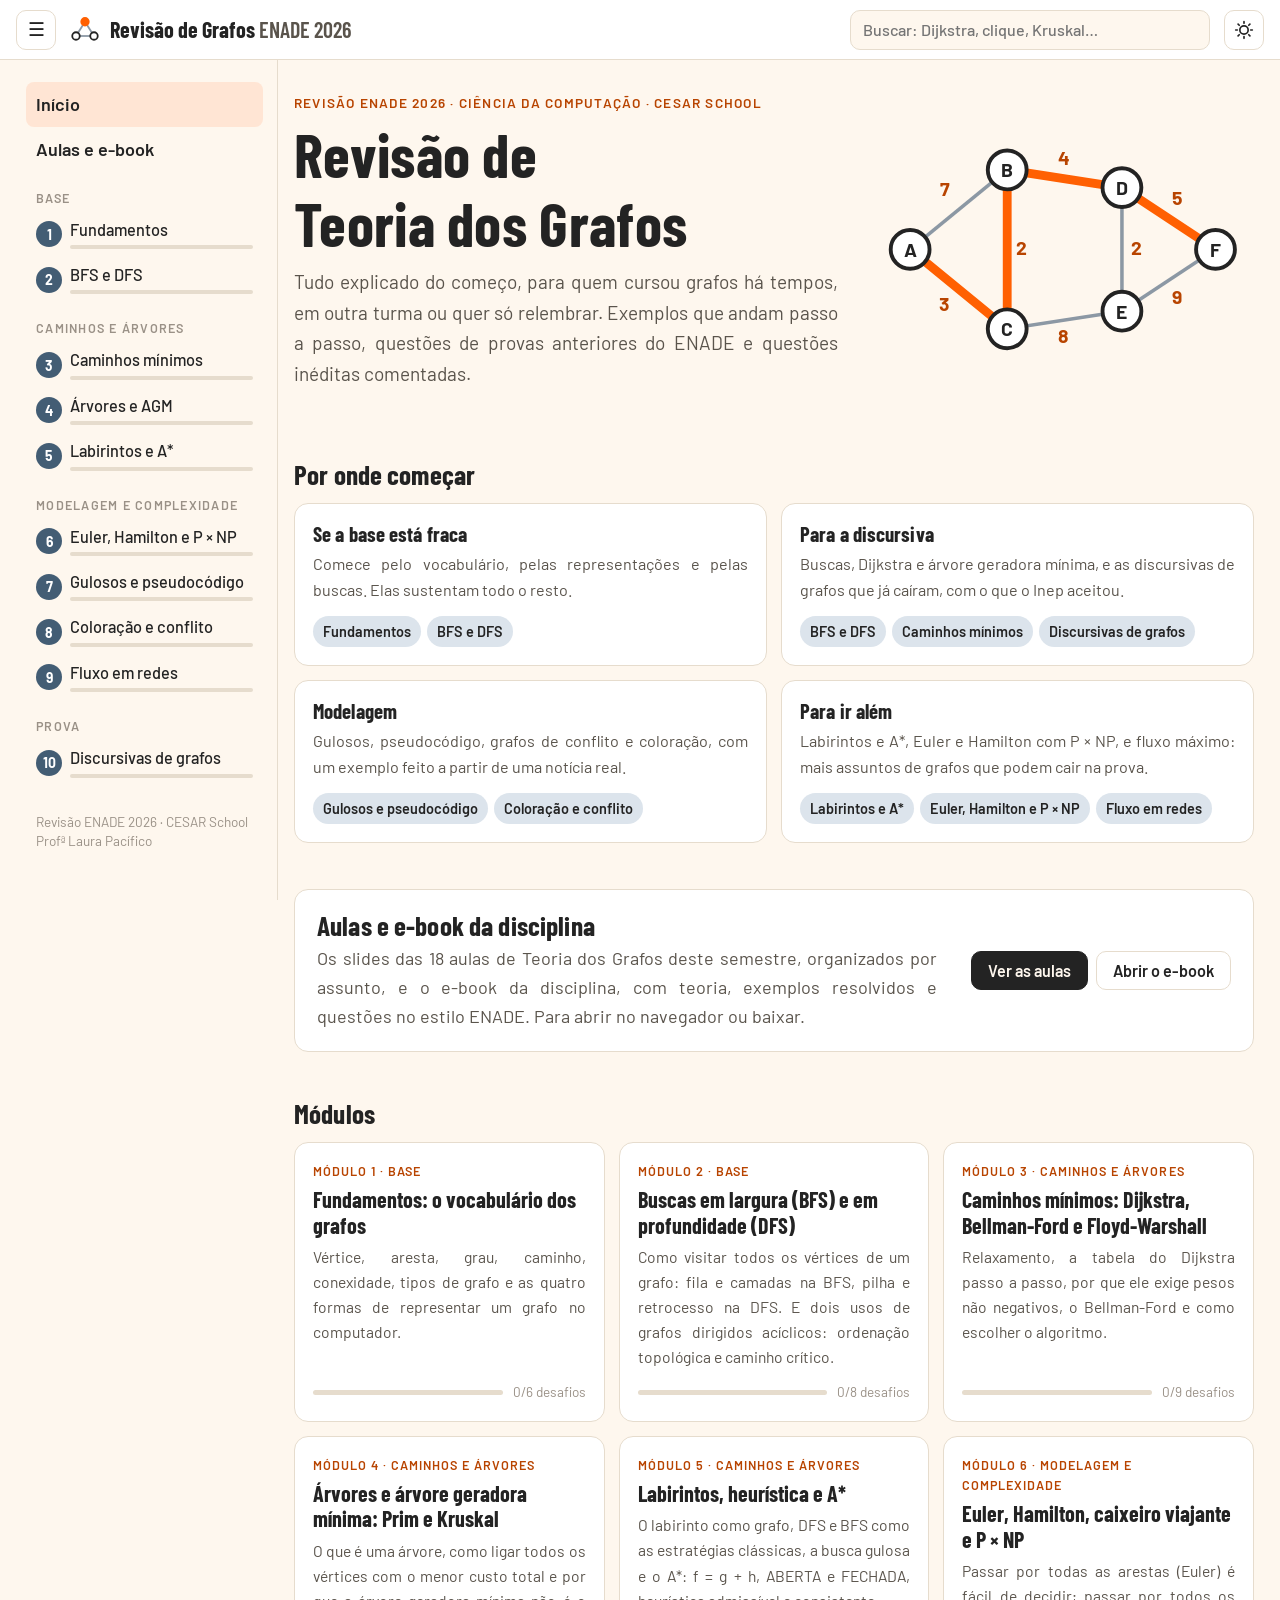
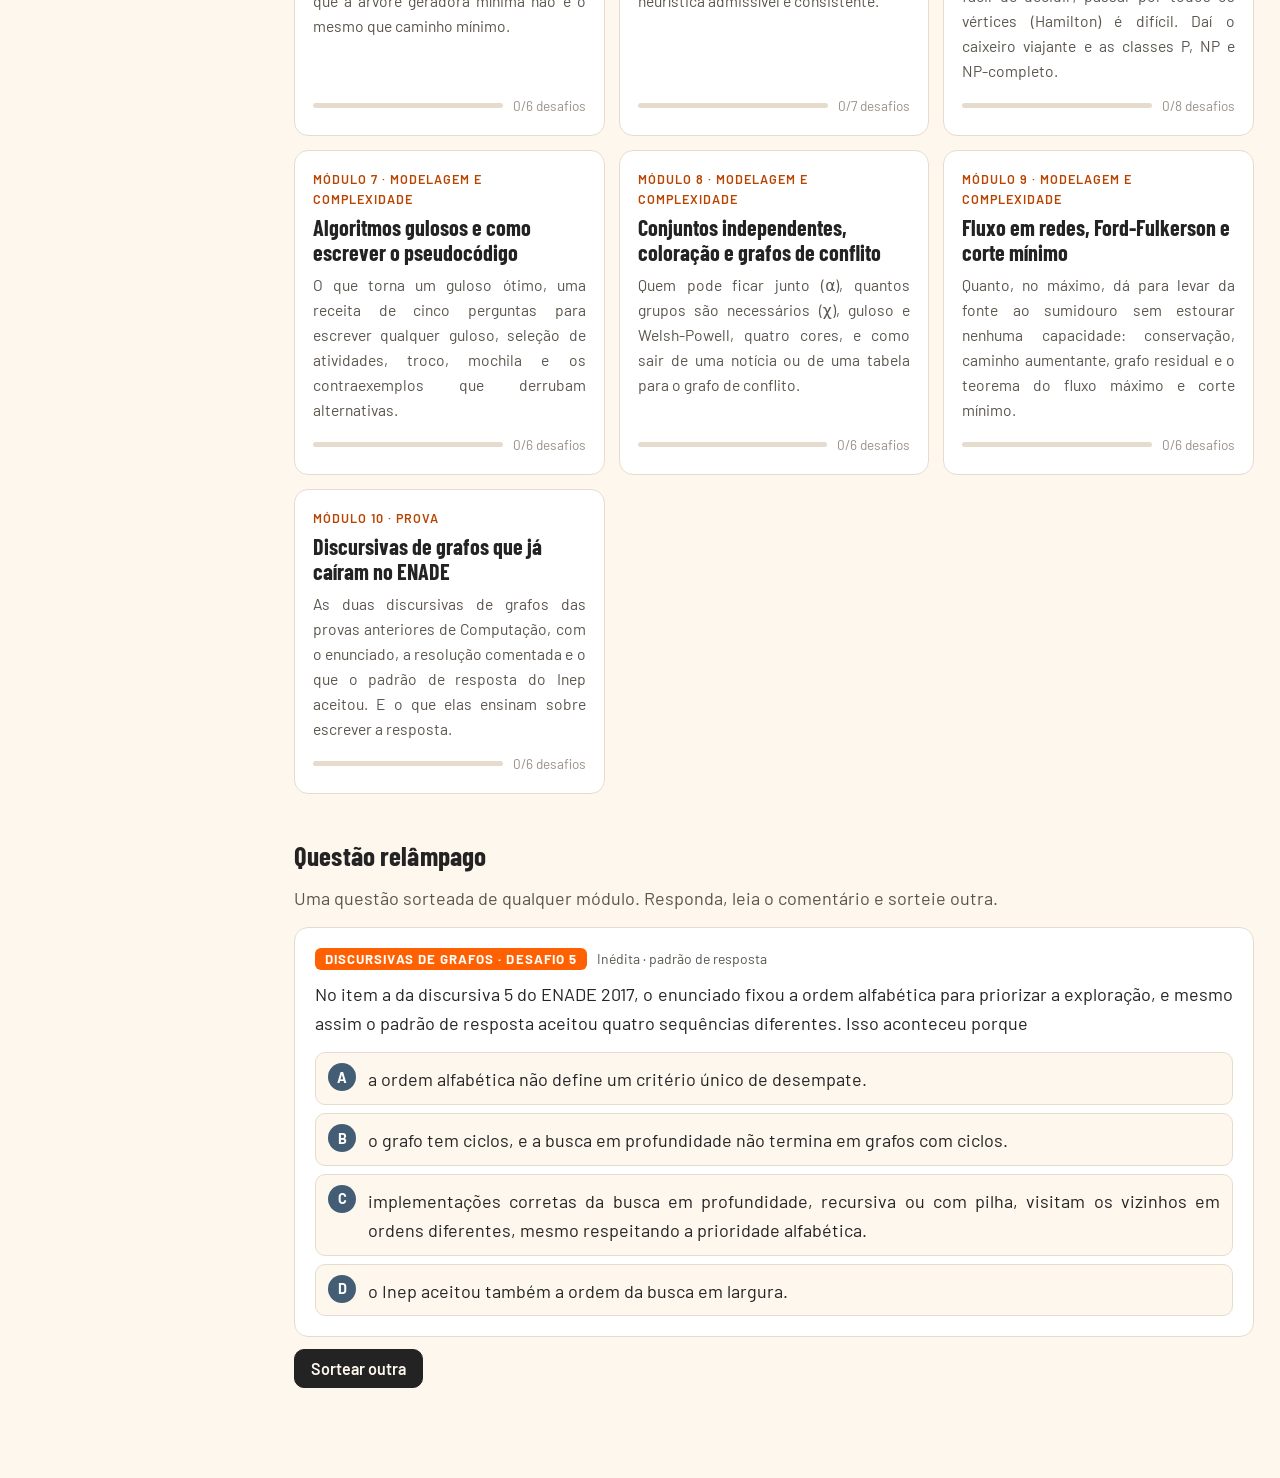
==== commit 9ab3ac5c: "E-book da disciplina na página de aulas - aulas/teoria-dos-grafos-ebook.pdf (44 páginas) e a capa em" ====
--- a/index.html
+++ b/index.html
@@ -9,7 +9,7 @@
 <link rel="preconnect" href="https://fonts.googleapis.com">
 <link rel="preconnect" href="https://fonts.gstatic.com" crossorigin>
 <link rel="stylesheet" href="https://fonts.googleapis.com/css2?family=Barlow+Condensed:ital,wght@0,600;0,700;1,700&family=Barlow:ital,wght@0,400;0,500;0,600;0,700;1,400&family=JetBrains+Mono:wght@400;600&display=swap">
-<link rel="stylesheet" href="css/estilo.css?v=4">
+<link rel="stylesheet" href="css/estilo.css?v=5">
 </head>
 <body>
 <a class="pular" href="#conteudo">Pular para o conteúdo</a>
@@ -36,20 +36,20 @@
   </aside>
   <main id="conteudo" class="principal" tabindex="-1"></main>
 </div>
-<script src="js/lib.js?v=4"></script>
-<script src="js/grafos.js?v=4"></script>
+<script src="js/lib.js?v=5"></script>
+<script src="js/grafos.js?v=5"></script>
 <script>window.MODULOS = [];</script>
-<script src="js/modulos/01-fundamentos.js?v=4"></script>
-<script src="js/modulos/02-buscas.js?v=4"></script>
-<script src="js/modulos/03-caminhos-minimos.js?v=4"></script>
-<script src="js/modulos/04-arvores-agm.js?v=4"></script>
-<script src="js/modulos/05-labirintos-astar.js?v=4"></script>
-<script src="js/modulos/06-euler-hamilton.js?v=4"></script>
-<script src="js/modulos/07-gulosos.js?v=4"></script>
-<script src="js/modulos/08-coloracao.js?v=4"></script>
-<script src="js/modulos/09-fluxo.js?v=4"></script>
-<script src="js/modulos/10-discursiva.js?v=4"></script>
-<script src="js/aulas.js?v=4"></script>
-<script src="js/app.js?v=4"></script>
+<script src="js/modulos/01-fundamentos.js?v=5"></script>
+<script src="js/modulos/02-buscas.js?v=5"></script>
+<script src="js/modulos/03-caminhos-minimos.js?v=5"></script>
+<script src="js/modulos/04-arvores-agm.js?v=5"></script>
+<script src="js/modulos/05-labirintos-astar.js?v=5"></script>
+<script src="js/modulos/06-euler-hamilton.js?v=5"></script>
+<script src="js/modulos/07-gulosos.js?v=5"></script>
+<script src="js/modulos/08-coloracao.js?v=5"></script>
+<script src="js/modulos/09-fluxo.js?v=5"></script>
+<script src="js/modulos/10-discursiva.js?v=5"></script>
+<script src="js/aulas.js?v=5"></script>
+<script src="js/app.js?v=5"></script>
 </body>
 </html>
--- a/css/estilo.css
+++ b/css/estilo.css
@@ -533,3 +533,23 @@
   body { font-size: 17px; }
 }
 .repr .st-tab th, .repr .st-tab td { padding: 4px 6px; text-align: center; }
+
+/* e-book em destaque na página de aulas */
+.ebook { display: grid; grid-template-columns: 124px minmax(0, 1fr); gap: 20px; align-items: start;
+  padding: 18px; background: var(--surface); border: 1px solid var(--line); border-radius: 14px; }
+.ebook-capa img { display: block; width: 124px; height: auto; border-radius: 6px; box-shadow: var(--shadow); }
+.ebook .aula-txt h3 { font-size: 1.3rem; }
+.ebook .aula-acoes { margin-top: 12px; align-self: start; }
+.bloco-aulas-bts { display: flex; flex-wrap: wrap; gap: 8px; }
+.bloco-aulas-bts a { text-decoration: none; display: inline-block; }
+@media (max-width: 560px) {
+  .ebook { grid-template-columns: 84px minmax(0, 1fr); gap: 14px; padding: 14px; }
+  .ebook-capa img { width: 84px; }
+  .ebook .aula-acoes { grid-column: 1 / -1; }
+}
+.nobr { white-space: nowrap; }
+@media (max-width: 560px) {
+  .ebook { display: block; }
+  .ebook::after { content: ""; display: block; clear: both; }
+  .ebook-capa { float: left; margin: 2px 14px 8px 0; }
+}
